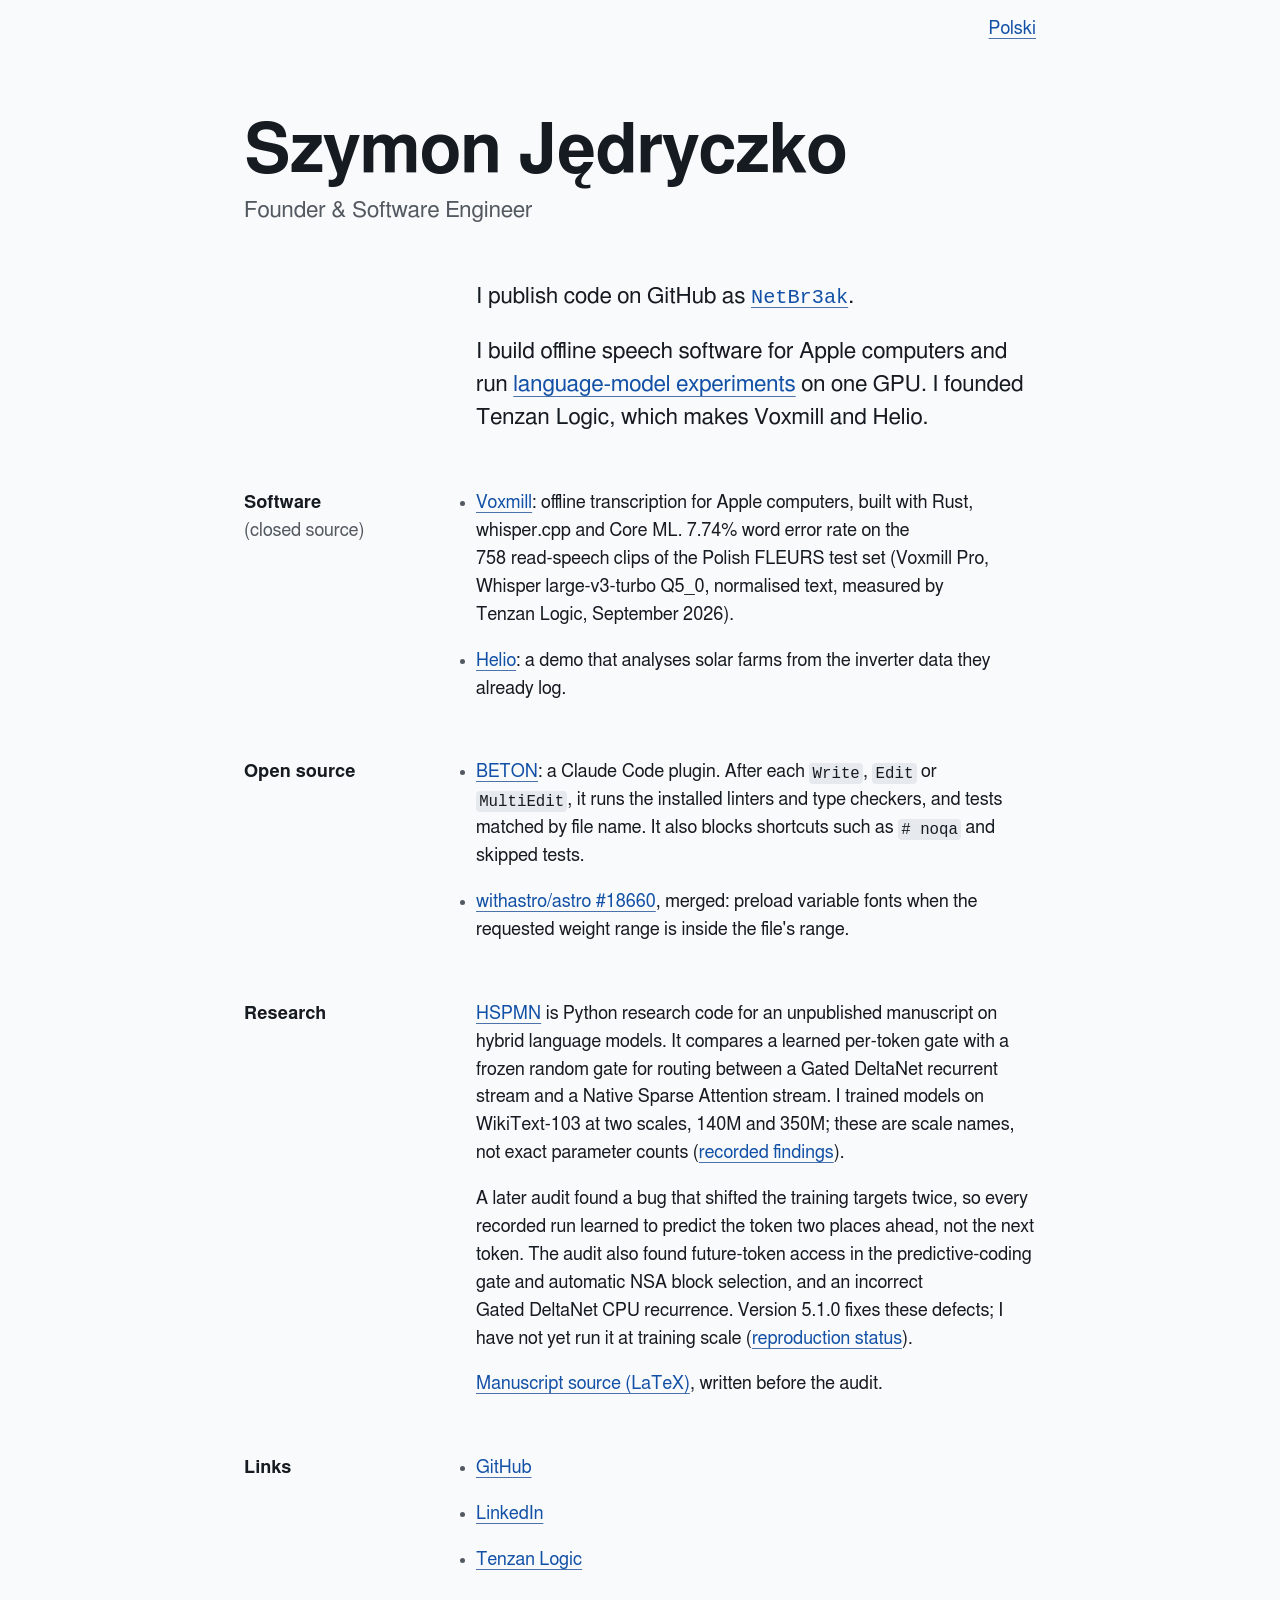
==== docs/index.html @ f2b0042a "fix: pełna data i godzina w danych strukturalnych profilu Search Console zgłaszał na obu stronach uw" ====
<!DOCTYPE html>
<html lang="en">
<head>
<meta charset="utf-8">
<meta name="viewport" content="width=device-width, initial-scale=1">
<meta name="color-scheme" content="light dark">
<meta name="theme-color" content="#f9fafc" media="(prefers-color-scheme: light)">
<meta name="theme-color" content="#14171d" media="(prefers-color-scheme: dark)">
<title>Szymon Jędryczko (NetBr3ak), Founder &amp; Software Engineer</title>
<meta name="description" content="I founded Tenzan Logic, which makes Voxmill and Helio. I publish code on GitHub as NetBr3ak, including the HSPMN language-model research.">
<link rel="canonical" href="https://netbr3ak.github.io/">
<link rel="alternate" hreflang="en" href="https://netbr3ak.github.io/">
<link rel="alternate" hreflang="pl" href="https://netbr3ak.github.io/pl/">
<link rel="alternate" hreflang="x-default" href="https://netbr3ak.github.io/">
<meta property="og:type" content="profile">
<meta property="og:title" content="Szymon Jędryczko (NetBr3ak), Founder &amp; Software Engineer">
<meta property="og:description" content="I founded Tenzan Logic, which makes Voxmill and Helio. I publish code on GitHub as NetBr3ak, including the HSPMN language-model research.">
<meta property="og:url" content="https://netbr3ak.github.io/">
<meta property="og:site_name" content="Szymon Jędryczko">
<meta property="og:locale" content="en_GB">
<meta property="og:locale:alternate" content="pl_PL">
<meta property="og:image" content="https://netbr3ak.github.io/og.png">
<meta property="og:image:width" content="1200">
<meta property="og:image:height" content="630">
<meta property="og:image:alt" content="Szymon Jędryczko, Founder &amp; Software Engineer">
<meta property="profile:first_name" content="Szymon">
<meta property="profile:last_name" content="Jędryczko">
<meta property="profile:username" content="NetBr3ak">
<meta name="twitter:card" content="summary_large_image">
<meta name="twitter:title" content="Szymon Jędryczko (NetBr3ak), Founder &amp; Software Engineer">
<meta name="twitter:description" content="I founded Tenzan Logic, which makes Voxmill and Helio. I publish code on GitHub as NetBr3ak, including the HSPMN language-model research.">
<meta name="twitter:image" content="https://netbr3ak.github.io/og.png">
<meta name="twitter:image:alt" content="Szymon Jędryczko, Founder &amp; Software Engineer">
<link rel="icon" href="favicon.svg" type="image/svg+xml">
<link rel="stylesheet" href="style.css">
<script type="application/ld+json">
{
  "@context": "https://schema.org",
  "@type": "ProfilePage",
  "@id": "https://netbr3ak.github.io/#profilepage",
  "url": "https://netbr3ak.github.io/",
  "name": "Szymon Jędryczko (NetBr3ak), Founder & Software Engineer",
  "inLanguage": "en",
  "dateCreated": "2026-11-16T18:48:00+01:00",
  "dateModified": "2026-11-16T18:48:00+01:00",
  "mainEntity": {
    "@type": "Person",
    "@id": "https://netbr3ak.github.io/#person",
    "name": "Szymon Jędryczko",
    "givenName": "Szymon",
    "familyName": "Jędryczko",
    "alternateName": "NetBr3ak",
    "jobTitle": "Founder & Software Engineer",
    "description": "Builds offline speech software for Apple computers and runs language-model experiments on one GPU. Founded Tenzan Logic, which makes Voxmill and Helio.",
    "url": "https://netbr3ak.github.io/",
    "sameAs": [
      "https://github.com/NetBr3ak",
      "https://www.linkedin.com/in/szymon-jedryczko"
    ],
    "knowsAbout": ["Speech transcription", "Rust", "Language models", "Gated DeltaNet", "Native Sparse Attention"],
    "worksFor": {
      "@type": "Organization",
      "@id": "https://tenzanlogic.com/#organization",
      "name": "Tenzan Logic",
      "url": "https://tenzanlogic.com"
    }
  }
}
</script>
</head>
<body>
<header>
  <nav><a href="pl/" hreflang="pl" lang="pl">Polski</a></nav>
  <h1>Szymon Jędryczko</h1>
  <p class="role">Founder &amp; Software Engineer</p>
</header>
<main>
  <div class="intro">
    <p>I publish code on GitHub as <a class="handle" href="https://github.com/NetBr3ak">NetBr3ak</a>.</p>
    <p>I build offline speech software for Apple computers and run <a href="https://github.com/NetBr3ak/HSPMN">language-model experiments</a> on one GPU. I founded Tenzan&nbsp;Logic, which makes Voxmill and Helio.</p>
  </div>

  <section>
    <h2>Software <span>(closed source)</span></h2>
    <div>
      <ul>
        <li><a href="https://tenzanlogic.com/en/">Voxmill</a>: offline transcription for Apple computers, built with Rust, whisper.cpp and Core&nbsp;ML. 7.74% word error rate on the 758&nbsp;<span class="nowrap">read-speech</span> clips of the Polish FLEURS test set (Voxmill Pro, <span class="nowrap">Whisper large-v3-turbo Q5_0</span>, normalised text, measured by Tenzan&nbsp;Logic, September 2026).</li>
        <li><a href="https://tenzanlogic.com/helio/en/">Helio</a>: a demo that analyses solar farms from the inverter data they already log.</li>
      </ul>
    </div>
  </section>

  <section>
    <h2>Open source</h2>
    <div>
      <ul>
        <li><a href="https://github.com/NetBr3ak/beton">BETON</a>: a Claude&nbsp;Code plugin. After each <code>Write</code>, <code>Edit</code> or <code>MultiEdit</code>, it runs the installed linters and type checkers, and tests matched by file name. It also blocks shortcuts such as <code># noqa</code> and skipped tests.</li>
        <li><a href="https://github.com/withastro/astro/pull/18660">withastro/astro #18660</a>, merged: preload variable fonts when the requested weight range is inside the file's range.</li>
      </ul>
    </div>
  </section>

  <section>
    <h2>Research</h2>
    <div>
      <p><a href="https://github.com/NetBr3ak/HSPMN">HSPMN</a> is Python research code for an unpublished manuscript on hybrid language models. It compares a learned per-token gate with a frozen random gate for routing between a Gated&nbsp;DeltaNet recurrent stream and a <span class="nowrap">Native Sparse Attention</span> stream. I trained models on <span class="nowrap">WikiText-103</span> at two scales, 140M and 350M; these are scale names, not exact parameter counts (<a href="https://github.com/NetBr3ak/HSPMN#recorded-findings">recorded findings</a>).</p>
      <p>A later audit found a bug that shifted the training targets twice, so every recorded run learned to predict the token two places ahead, not the next token. The audit also found future-token access in the predictive-coding gate and automatic NSA block selection, and an incorrect Gated&nbsp;DeltaNet CPU recurrence. Version 5.1.0 fixes these defects; I have not yet run it at training scale (<a href="https://github.com/NetBr3ak/HSPMN#reproduction-status">reproduction status</a>).</p>
      <p><a href="https://github.com/NetBr3ak/HSPMN/blob/main/paper/HSPMN_v5_draft.tex">Manuscript source (LaTeX)</a>, written before the audit.</p>
    </div>
  </section>

  <section>
    <h2>Links</h2>
    <div>
      <ul>
        <li><a href="https://github.com/NetBr3ak">GitHub</a></li>
        <li><a href="https://www.linkedin.com/in/szymon-jedryczko">LinkedIn</a></li>
        <li><a href="https://tenzanlogic.com/en/">Tenzan Logic</a></li>
      </ul>
    </div>
  </section>
</main>
</body>
</html>
---- docs/style.css ----
/* One text column with section names hung in a left margin on wide screens.
   System fonts only: Helvetica Neue on Apple devices, its metric clones elsewhere. */

:root {
  color-scheme: light dark;
  --paper: oklch(0.985 0.003 250);
  --ink: oklch(0.22 0.014 255);
  --muted: oklch(0.46 0.014 255);
  --link: oklch(0.45 0.15 258);
  /* 4.6:1 to the paper: the underline is the cue that does not depend on colour. */
  --link-line: oklch(0.55 0.1 258);
  --code-ground: oklch(0.935 0.008 255);
  --leading: 1.55;

  --sans: "Helvetica Neue", "Nimbus Sans", FreeSans, Helvetica, Arial, sans-serif;
  --mono: ui-monospace, "SF Mono", Menlo, Consolas, "Liberation Mono", monospace;

  /* Type scale: ratio 1.25 from the 18 px body. */
  --step-0: 1.125rem;
  --step-1: 1.40625rem;
  --step-6: 4.2915rem;

  --label: 12rem;
  --gap: 2.5rem;
  --measure: 35rem;
}

@media (prefers-color-scheme: dark) {
  :root {
    --paper: oklch(0.205 0.012 255);
    --ink: oklch(0.915 0.008 250);
    --muted: oklch(0.74 0.012 250);
    --link: oklch(0.8 0.1 245);
    --link-line: oklch(0.8 0.1 245 / 0.6);
    --code-ground: oklch(0.285 0.014 255);
    /* Light type on a dark ground reads thinner; it needs a little more air. */
    --leading: 1.6;
  }
}

* {
  box-sizing: border-box;
}

html {
  -webkit-text-size-adjust: 100%;
  text-size-adjust: 100%;
}

body {
  margin: 0;
  padding: 0 1.25rem 5rem;
  background: var(--paper);
  color: var(--ink);
  font-family: var(--sans);
  font-size: var(--step-0);
  line-height: var(--leading);
  overflow-wrap: break-word;
}

header,
main {
  max-width: var(--measure);
  margin-inline: auto;
}

h1,
h2,
p,
ul {
  margin: 0;
}

nav {
  display: flex;
  justify-content: flex-end;
  padding-top: 0.5rem;
}

nav a {
  padding: 0.5rem;
  margin-inline-end: -0.5rem;
}

h1 {
  margin-top: 1.5rem;
  /* The 13.5vw cap keeps the surname in one piece when text is enlarged on a phone. */
  font-size: min(clamp(2.5rem, 1.5rem + 3.75vw, var(--step-6)), 13.5vw);
  font-weight: 700;
  line-height: 1.05;
  letter-spacing: -0.02em;
  text-wrap: balance;
}

/* Role line and intro: step 1 on wide screens, a little smaller on phones. */
.role {
  margin-top: 0.5rem;
  font-size: clamp(var(--step-0), 1rem + 1vw, var(--step-1));
  line-height: 1.3;
  color: var(--muted);
}

.intro {
  margin-top: 2.5rem;
  font-size: clamp(var(--step-0), 1rem + 1vw, var(--step-1));
  line-height: 1.45;
}

section {
  margin-top: 3rem;
}

h2 {
  margin-bottom: 0.75rem;
  font-size: var(--step-0);
  font-weight: 700;
  line-height: inherit;
  text-wrap: balance;
}

p,
li {
  text-wrap: pretty;
}

/* The parenthetical in a section name is a note to the name, not part of it. */
h2 span {
  font-weight: 400;
  color: var(--muted);
}

/* One spacing value inside sections: list items sit as far apart as paragraphs. */
p + p,
li + li {
  margin-top: 1em;
}

ul {
  padding-left: 1.1em;
}

li::marker {
  color: var(--muted);
}

a {
  color: var(--link);
  text-decoration-line: underline;
  text-decoration-thickness: 1px;
  text-decoration-color: var(--link-line);
  text-underline-offset: 0.2em;
}

a:hover {
  text-decoration-thickness: 2px;
  text-decoration-color: currentColor;
}

/* A filled link, not a ring: a ring drew over the full stop after a link.
   The transparent outline turns visible in forced-colours mode. */
a:focus-visible {
  outline: 2px solid transparent;
  border-radius: 2px;
  background: var(--link);
  color: var(--paper);
  text-decoration: none;
}

code {
  padding: 0.1em 0.2em;
  border-radius: 0.25em;
  background: var(--code-ground);
  font-family: var(--mono);
  font-size: 0.875em;
  white-space: nowrap;
}

/* The GitHub handle is a string to type, with a 3 in place of an e: the code face shows each character exactly. */
.handle {
  font-family: var(--mono);
  font-size: 0.9em;
}

/* Model and dataset names stay on one line; a break inside them misreads as two names.
   An em query follows the reader's font size: with text at 200% on a phone the column is
   narrower than the longest name, so there the names wrap instead of scrolling sideways. */
@media (min-width: 20em) {
  .nowrap {
    white-space: nowrap;
  }
}

/* Wide screens: section names hang in a left column, text stays in one measure. */
@media (min-width: 56rem) {
  header,
  main {
    max-width: calc(var(--label) + var(--gap) + var(--measure));
  }

  h1 {
    margin-top: 4rem;
  }

  .intro {
    margin-top: 3.5rem;
    margin-left: calc(var(--label) + var(--gap));
  }

  section {
    display: grid;
    grid-template-columns: var(--label) minmax(0, var(--measure));
    column-gap: var(--gap);
    margin-top: 3.5rem;
  }

  h2 {
    margin-bottom: 0;
  }

  /* Bullets hang in the gutter so item text lines up with the paragraphs. */
  ul {
    padding-left: 0;
  }
}
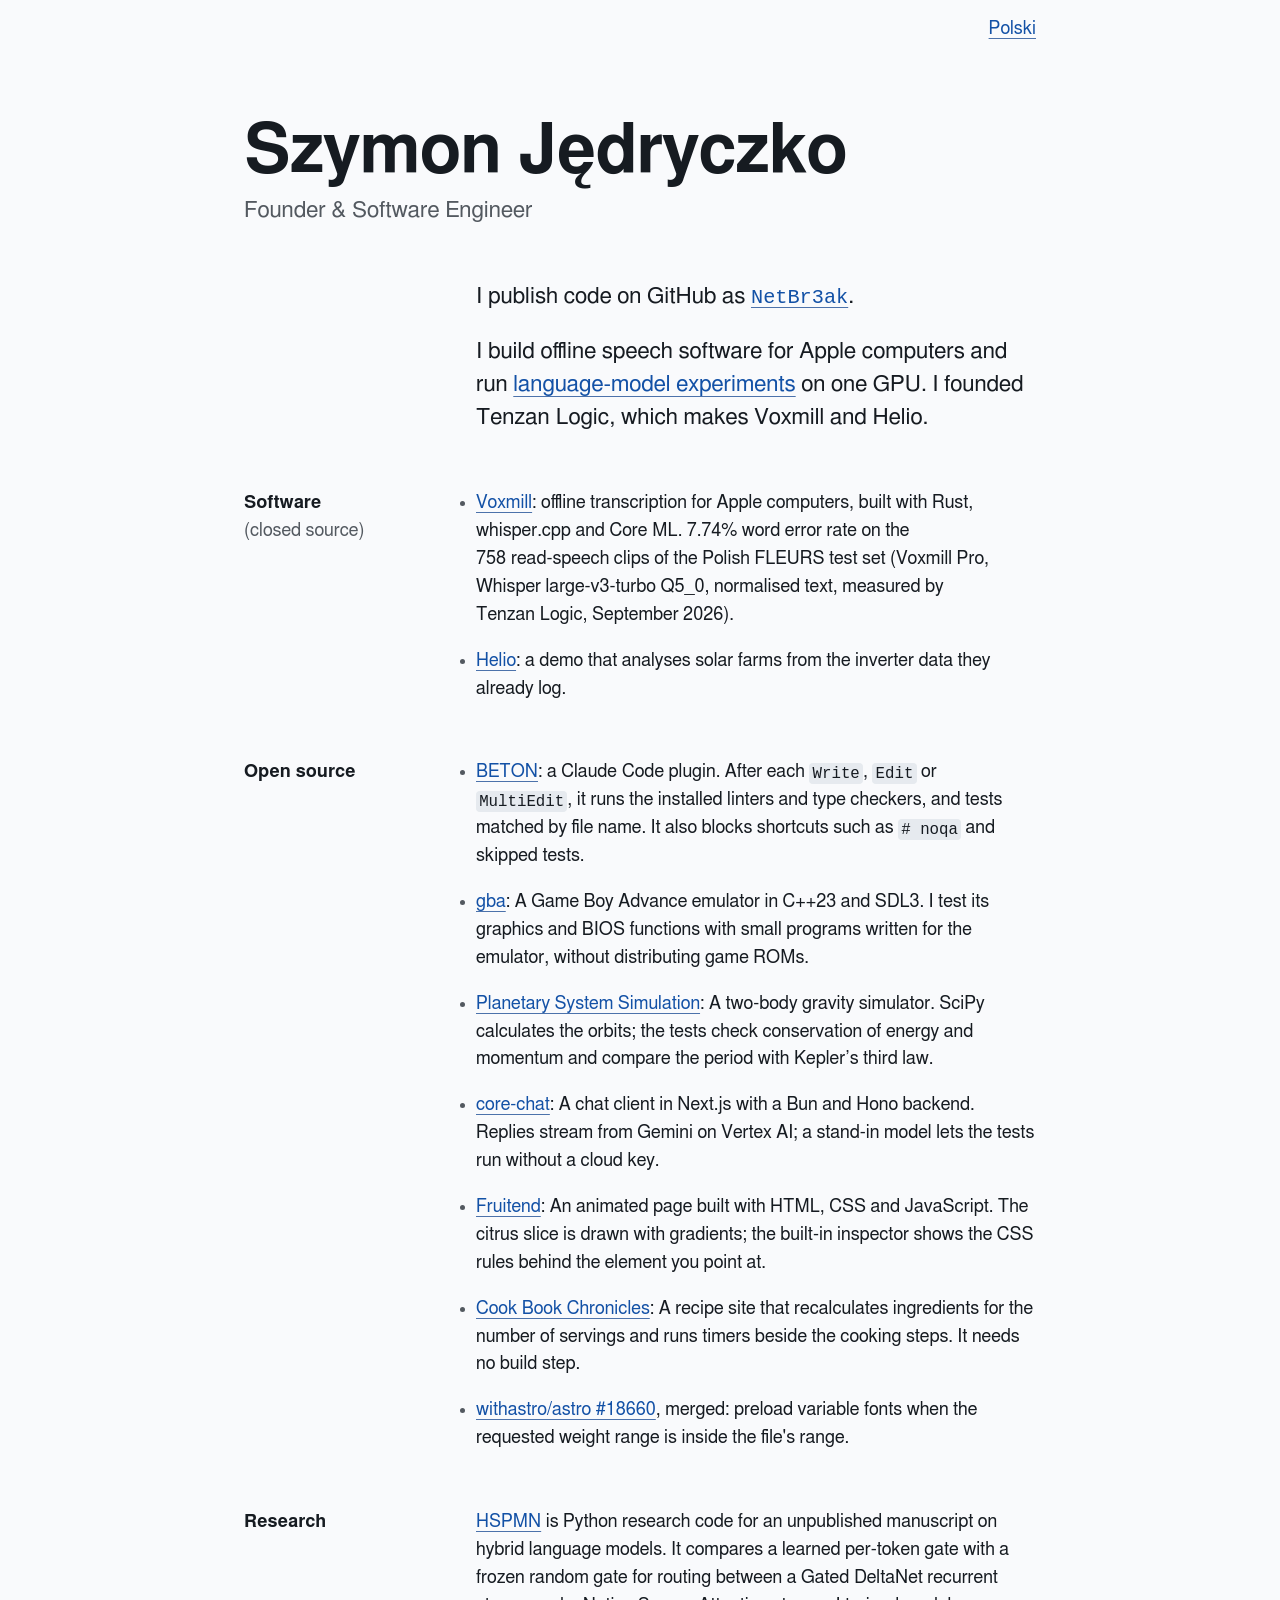
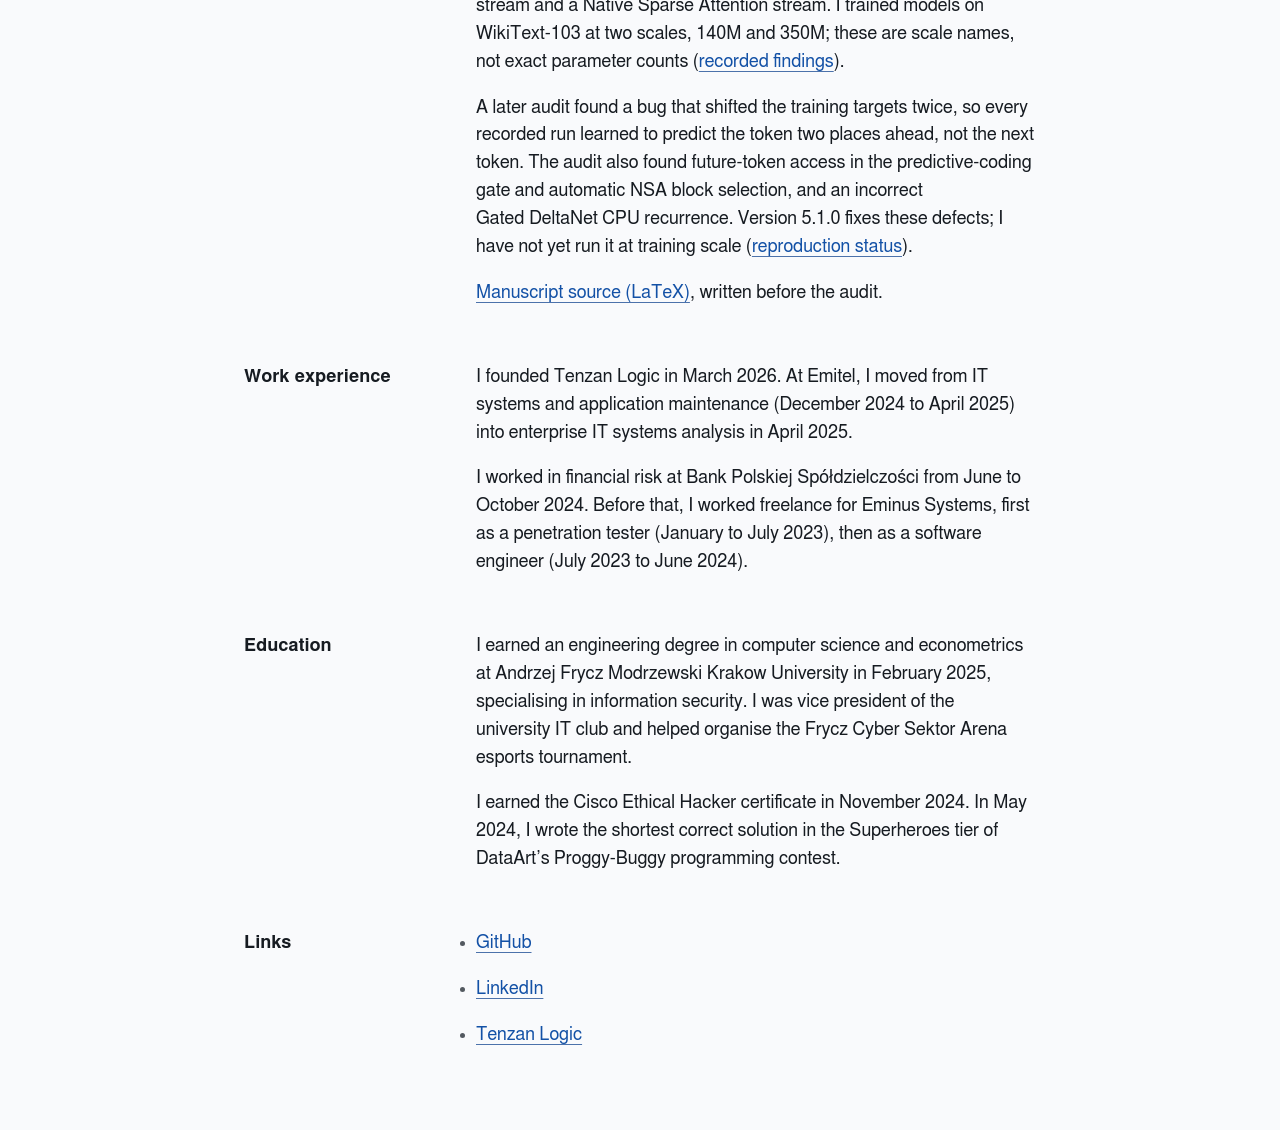
==== commit f6ffc119: "feat(profile): połącz biografię z kodem i źródłami projektów Właściciel zatwierdził dokładny tekst w" ====
--- a/docs/index.html
+++ b/docs/index.html
@@ -42,7 +42,7 @@
   "name": "Szymon Jędryczko (NetBr3ak), Founder & Software Engineer",
   "inLanguage": "en",
   "dateCreated": "2026-11-16T18:48:00+01:00",
-  "dateModified": "2026-11-16T18:48:00+01:00",
+  "dateModified": "2026-11-18T17:56:49+01:00",
   "mainEntity": {
     "@type": "Person",
     "@id": "https://netbr3ak.github.io/#person",
@@ -57,14 +57,61 @@
       "https://github.com/NetBr3ak",
       "https://www.linkedin.com/in/szymon-jedryczko"
     ],
-    "knowsAbout": ["Speech transcription", "Rust", "Language models", "Gated DeltaNet", "Native Sparse Attention"],
+    "knowsAbout": [
+      "Speech transcription",
+      "Rust",
+      "Language models",
+      "Gated DeltaNet",
+      "Native Sparse Attention"
+    ],
     "worksFor": {
       "@type": "Organization",
       "@id": "https://tenzanlogic.com/#organization",
       "name": "Tenzan Logic",
       "url": "https://tenzanlogic.com"
+    },
+    "alumniOf": {
+      "@type": "CollegeOrUniversity",
+      "name": "Andrzej Frycz Modrzewski Krakow University"
     }
-  }
+  },
+  "mentions": [
+    {
+      "@type": "SoftwareSourceCode",
+      "name": "BETON",
+      "codeRepository": "https://github.com/NetBr3ak/beton"
+    },
+    {
+      "@type": "SoftwareSourceCode",
+      "name": "HSPMN",
+      "codeRepository": "https://github.com/NetBr3ak/HSPMN"
+    },
+    {
+      "@type": "SoftwareSourceCode",
+      "name": "gba",
+      "codeRepository": "https://github.com/NetBr3ak/gba"
+    },
+    {
+      "@type": "SoftwareSourceCode",
+      "name": "Planetary System Simulation",
+      "codeRepository": "https://github.com/NetBr3ak/Planetary-System-Simulation"
+    },
+    {
+      "@type": "SoftwareSourceCode",
+      "name": "core-chat",
+      "codeRepository": "https://github.com/NetBr3ak/core-chat"
+    },
+    {
+      "@type": "SoftwareSourceCode",
+      "name": "Fruitend",
+      "codeRepository": "https://github.com/NetBr3ak/fruitend"
+    },
+    {
+      "@type": "SoftwareSourceCode",
+      "name": "Cook Book Chronicles",
+      "codeRepository": "https://github.com/NetBr3ak/Cook-book-Chronicles"
+    }
+  ]
 }
 </script>
 </head>
@@ -81,7 +128,7 @@
   </div>
 
   <section>
-    <h2>Software <span>(closed source)</span></h2>
+    <h2 id="software">Software <span>(closed source)</span></h2>
     <div>
       <ul>
         <li><a href="https://tenzanlogic.com/en/">Voxmill</a>: offline transcription for Apple computers, built with Rust, whisper.cpp and Core&nbsp;ML. 7.74% word error rate on the 758&nbsp;<span class="nowrap">read-speech</span> clips of the Polish FLEURS test set (Voxmill Pro, <span class="nowrap">Whisper large-v3-turbo Q5_0</span>, normalised text, measured by Tenzan&nbsp;Logic, September 2026).</li>
@@ -91,17 +138,22 @@
   </section>
 
   <section>
-    <h2>Open source</h2>
+    <h2 id="open-source">Open source</h2>
     <div>
       <ul>
         <li><a href="https://github.com/NetBr3ak/beton">BETON</a>: a Claude&nbsp;Code plugin. After each <code>Write</code>, <code>Edit</code> or <code>MultiEdit</code>, it runs the installed linters and type checkers, and tests matched by file name. It also blocks shortcuts such as <code># noqa</code> and skipped tests.</li>
+        <li><a href="https://github.com/NetBr3ak/gba">gba</a>: A Game Boy Advance emulator in C++23 and SDL3. I test its graphics and BIOS functions with small programs written for the emulator, without distributing game ROMs.</li>
+        <li><a href="https://github.com/NetBr3ak/Planetary-System-Simulation">Planetary System Simulation</a>: A two-body gravity simulator. SciPy calculates the orbits; the tests check conservation of energy and momentum and compare the period with Kepler’s third law.</li>
+        <li><a href="https://github.com/NetBr3ak/core-chat">core-chat</a>: A chat client in Next.js with a Bun and Hono backend. Replies stream from Gemini on Vertex AI; a stand-in model lets the tests run without a cloud key.</li>
+        <li><a href="https://github.com/NetBr3ak/fruitend">Fruitend</a>: An animated page built with HTML, CSS and JavaScript. The citrus slice is drawn with gradients; the built-in inspector shows the CSS rules behind the element you point at.</li>
+        <li><a href="https://github.com/NetBr3ak/Cook-book-Chronicles">Cook Book Chronicles</a>: A recipe site that recalculates ingredients for the number of servings and runs timers beside the cooking steps. It needs no build step.</li>
         <li><a href="https://github.com/withastro/astro/pull/18660">withastro/astro #18660</a>, merged: preload variable fonts when the requested weight range is inside the file's range.</li>
       </ul>
     </div>
   </section>
 
   <section>
-    <h2>Research</h2>
+    <h2 id="research">Research</h2>
     <div>
       <p><a href="https://github.com/NetBr3ak/HSPMN">HSPMN</a> is Python research code for an unpublished manuscript on hybrid language models. It compares a learned per-token gate with a frozen random gate for routing between a Gated&nbsp;DeltaNet recurrent stream and a <span class="nowrap">Native Sparse Attention</span> stream. I trained models on <span class="nowrap">WikiText-103</span> at two scales, 140M and 350M; these are scale names, not exact parameter counts (<a href="https://github.com/NetBr3ak/HSPMN#recorded-findings">recorded findings</a>).</p>
       <p>A later audit found a bug that shifted the training targets twice, so every recorded run learned to predict the token two places ahead, not the next token. The audit also found future-token access in the predictive-coding gate and automatic NSA block selection, and an incorrect Gated&nbsp;DeltaNet CPU recurrence. Version 5.1.0 fixes these defects; I have not yet run it at training scale (<a href="https://github.com/NetBr3ak/HSPMN#reproduction-status">reproduction status</a>).</p>
@@ -110,7 +162,23 @@
   </section>
 
   <section>
-    <h2>Links</h2>
+    <h2 id="experience">Work experience</h2>
+    <div>
+      <p>I founded Tenzan Logic in March 2026. At Emitel, I moved from IT systems and application maintenance (December 2024 to April 2025) into enterprise IT systems analysis in April 2025.</p>
+      <p>I worked in financial risk at Bank Polskiej Spółdzielczości from June to October 2024. Before that, I worked freelance for Eminus Systems, first as a penetration tester (January to July 2023), then as a software engineer (July 2023 to June 2024).</p>
+    </div>
+  </section>
+
+  <section>
+    <h2 id="education">Education</h2>
+    <div>
+      <p>I earned an engineering degree in computer science and econometrics at Andrzej Frycz Modrzewski Krakow University in February 2025, specialising in information security. I was vice president of the university IT club and helped organise the Frycz Cyber Sektor Arena esports tournament.</p>
+      <p>I earned the Cisco Ethical Hacker certificate in November 2024. In May 2024, I wrote the shortest correct solution in the Superheroes tier of DataArt’s Proggy-Buggy programming contest.</p>
+    </div>
+  </section>
+
+  <section>
+    <h2 id="links">Links</h2>
     <div>
       <ul>
         <li><a href="https://github.com/NetBr3ak">GitHub</a></li>
--- a/docs/style.css
+++ b/docs/style.css
@@ -49,7 +49,7 @@
 
 body {
   margin: 0;
-  padding: 0 1.25rem 5rem;
+  padding: 0 min(1.25rem, 4vw) 5rem;
   background: var(--paper);
   color: var(--ink);
   font-family: var(--sans);
@@ -79,17 +79,35 @@
 
 nav a {
   padding: 0.5rem;
-  margin-inline-end: -0.5rem;
+  margin-inline-end: max(-0.5rem, -4vw);
 }
 
 h1 {
   margin-top: 1.5rem;
-  /* The 13.5vw cap keeps the surname in one piece when text is enlarged on a phone. */
-  font-size: min(clamp(2.5rem, 1.5rem + 3.75vw, var(--step-6)), 13.5vw);
+  font-size: 1.875rem;
   font-weight: 700;
   line-height: 1.05;
   letter-spacing: -0.02em;
   text-wrap: balance;
+}
+
+/* Keep the name proportional to the reader's font setting at each viewport width. */
+@media (min-width: 375px) {
+  h1 {
+    font-size: 2.25rem;
+  }
+}
+
+@media (min-width: 640px) {
+  h1 {
+    font-size: 3.5rem;
+  }
+}
+
+@media (min-width: 1080px) {
+  h1 {
+    font-size: var(--step-6);
+  }
 }
 
 /* Role line and intro: step 1 on wide screens, a little smaller on phones. */
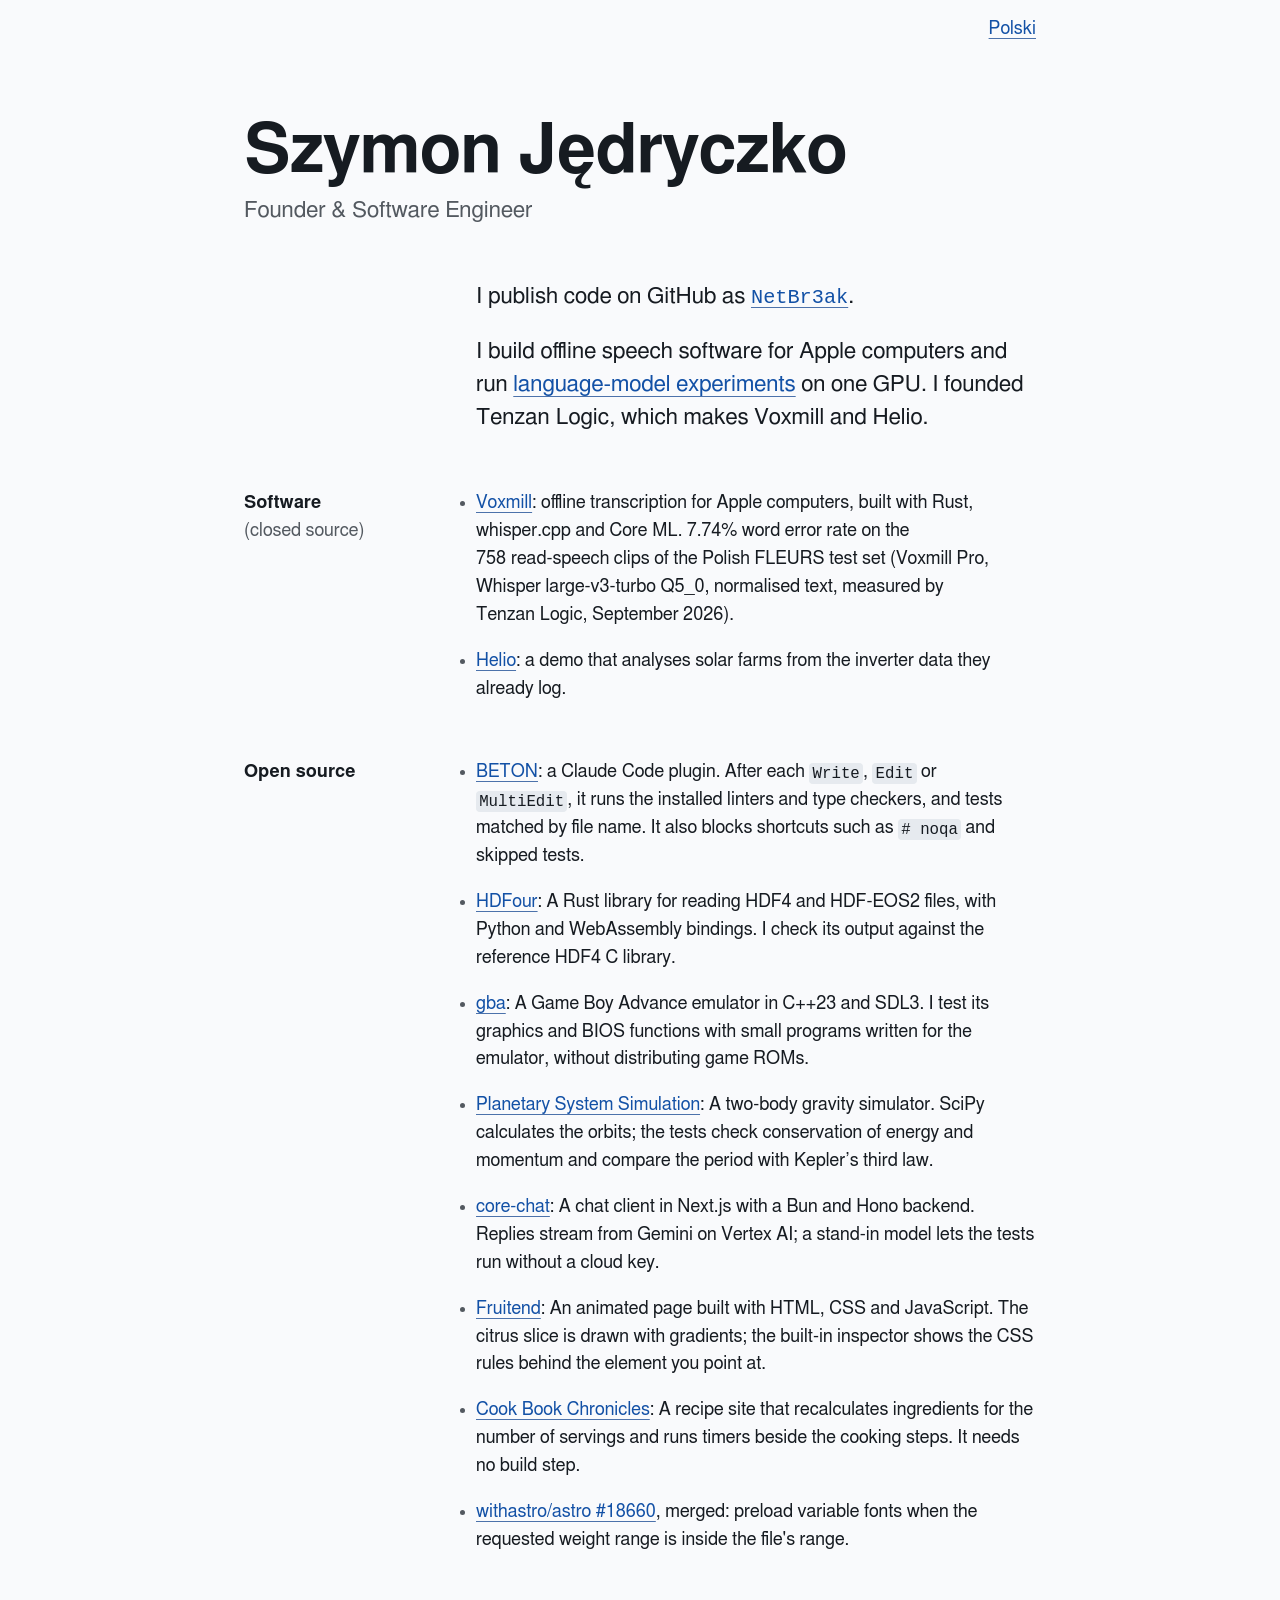
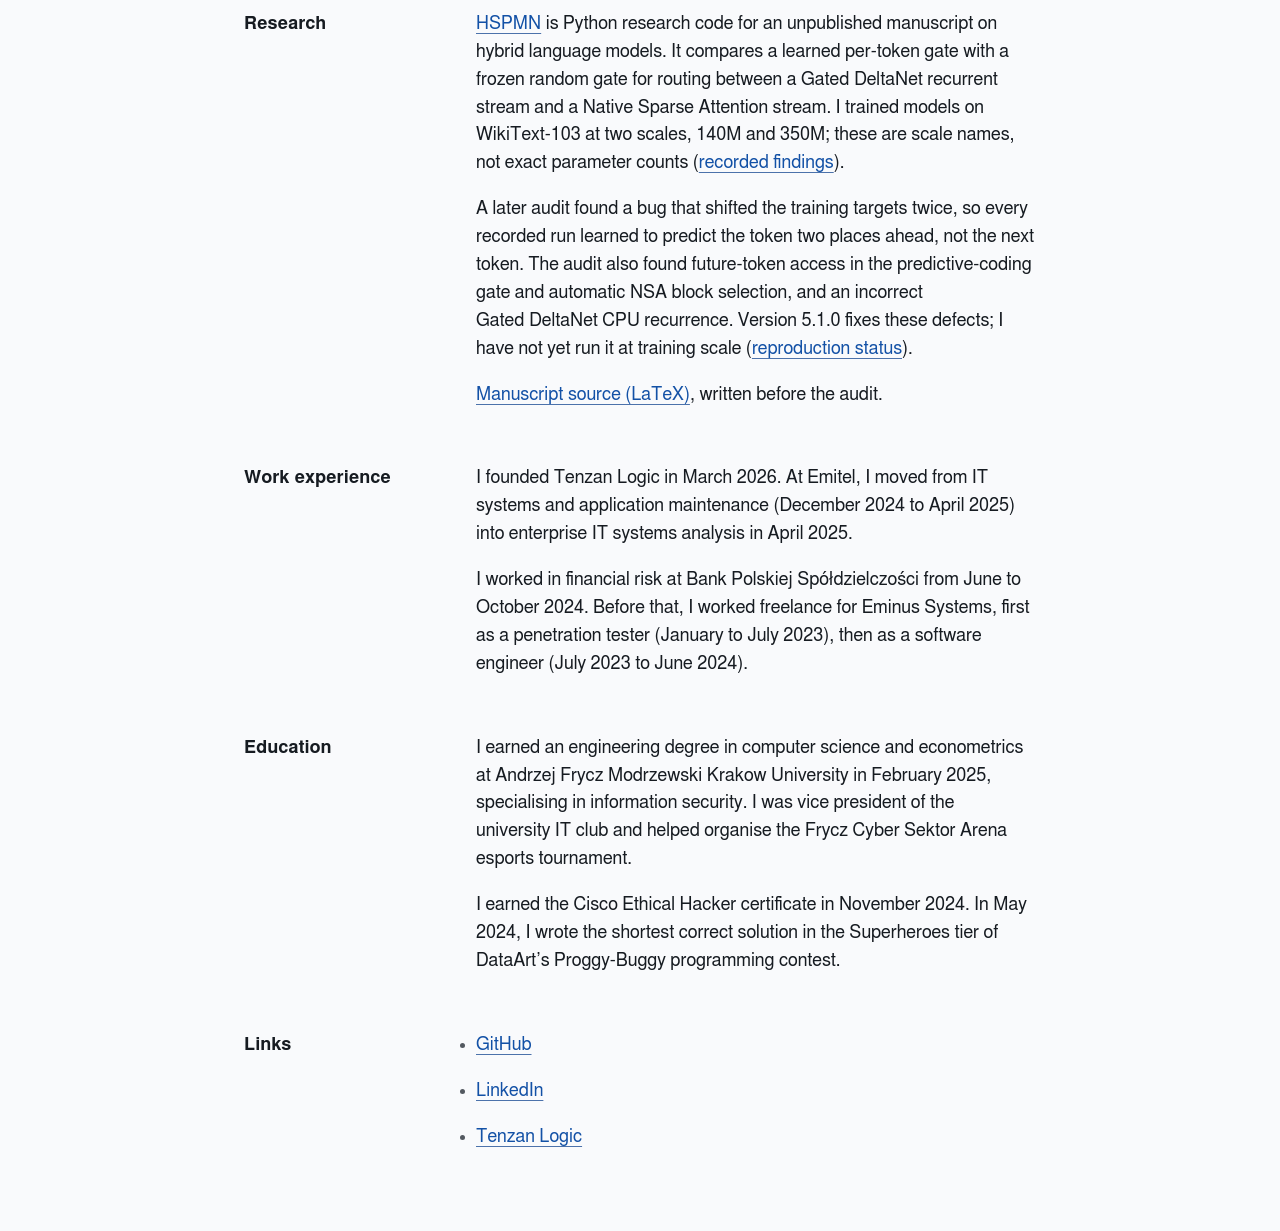
==== commit 1bf46ddd: "feat(profile): przedstaw HDFour po polsku i angielsku Opis czytnika i źródło odwołują się do publicz" ====
--- a/docs/index.html
+++ b/docs/index.html
@@ -88,6 +88,11 @@
     },
     {
       "@type": "SoftwareSourceCode",
+      "name": "HDFour",
+      "codeRepository": "https://github.com/NetBr3ak/hdfour"
+    },
+    {
+      "@type": "SoftwareSourceCode",
       "name": "gba",
       "codeRepository": "https://github.com/NetBr3ak/gba"
     },
@@ -142,6 +147,7 @@
     <div>
       <ul>
         <li><a href="https://github.com/NetBr3ak/beton">BETON</a>: a Claude&nbsp;Code plugin. After each <code>Write</code>, <code>Edit</code> or <code>MultiEdit</code>, it runs the installed linters and type checkers, and tests matched by file name. It also blocks shortcuts such as <code># noqa</code> and skipped tests.</li>
+        <li><a href="https://github.com/NetBr3ak/hdfour">HDFour</a>: A Rust library for reading HDF4 and HDF-EOS2 files, with Python and WebAssembly bindings. I check its output against the reference HDF4 C library.</li>
         <li><a href="https://github.com/NetBr3ak/gba">gba</a>: A Game Boy Advance emulator in C++23 and SDL3. I test its graphics and BIOS functions with small programs written for the emulator, without distributing game ROMs.</li>
         <li><a href="https://github.com/NetBr3ak/Planetary-System-Simulation">Planetary System Simulation</a>: A two-body gravity simulator. SciPy calculates the orbits; the tests check conservation of energy and momentum and compare the period with Kepler’s third law.</li>
         <li><a href="https://github.com/NetBr3ak/core-chat">core-chat</a>: A chat client in Next.js with a Bun and Hono backend. Replies stream from Gemini on Vertex AI; a stand-in model lets the tests run without a cloud key.</li>
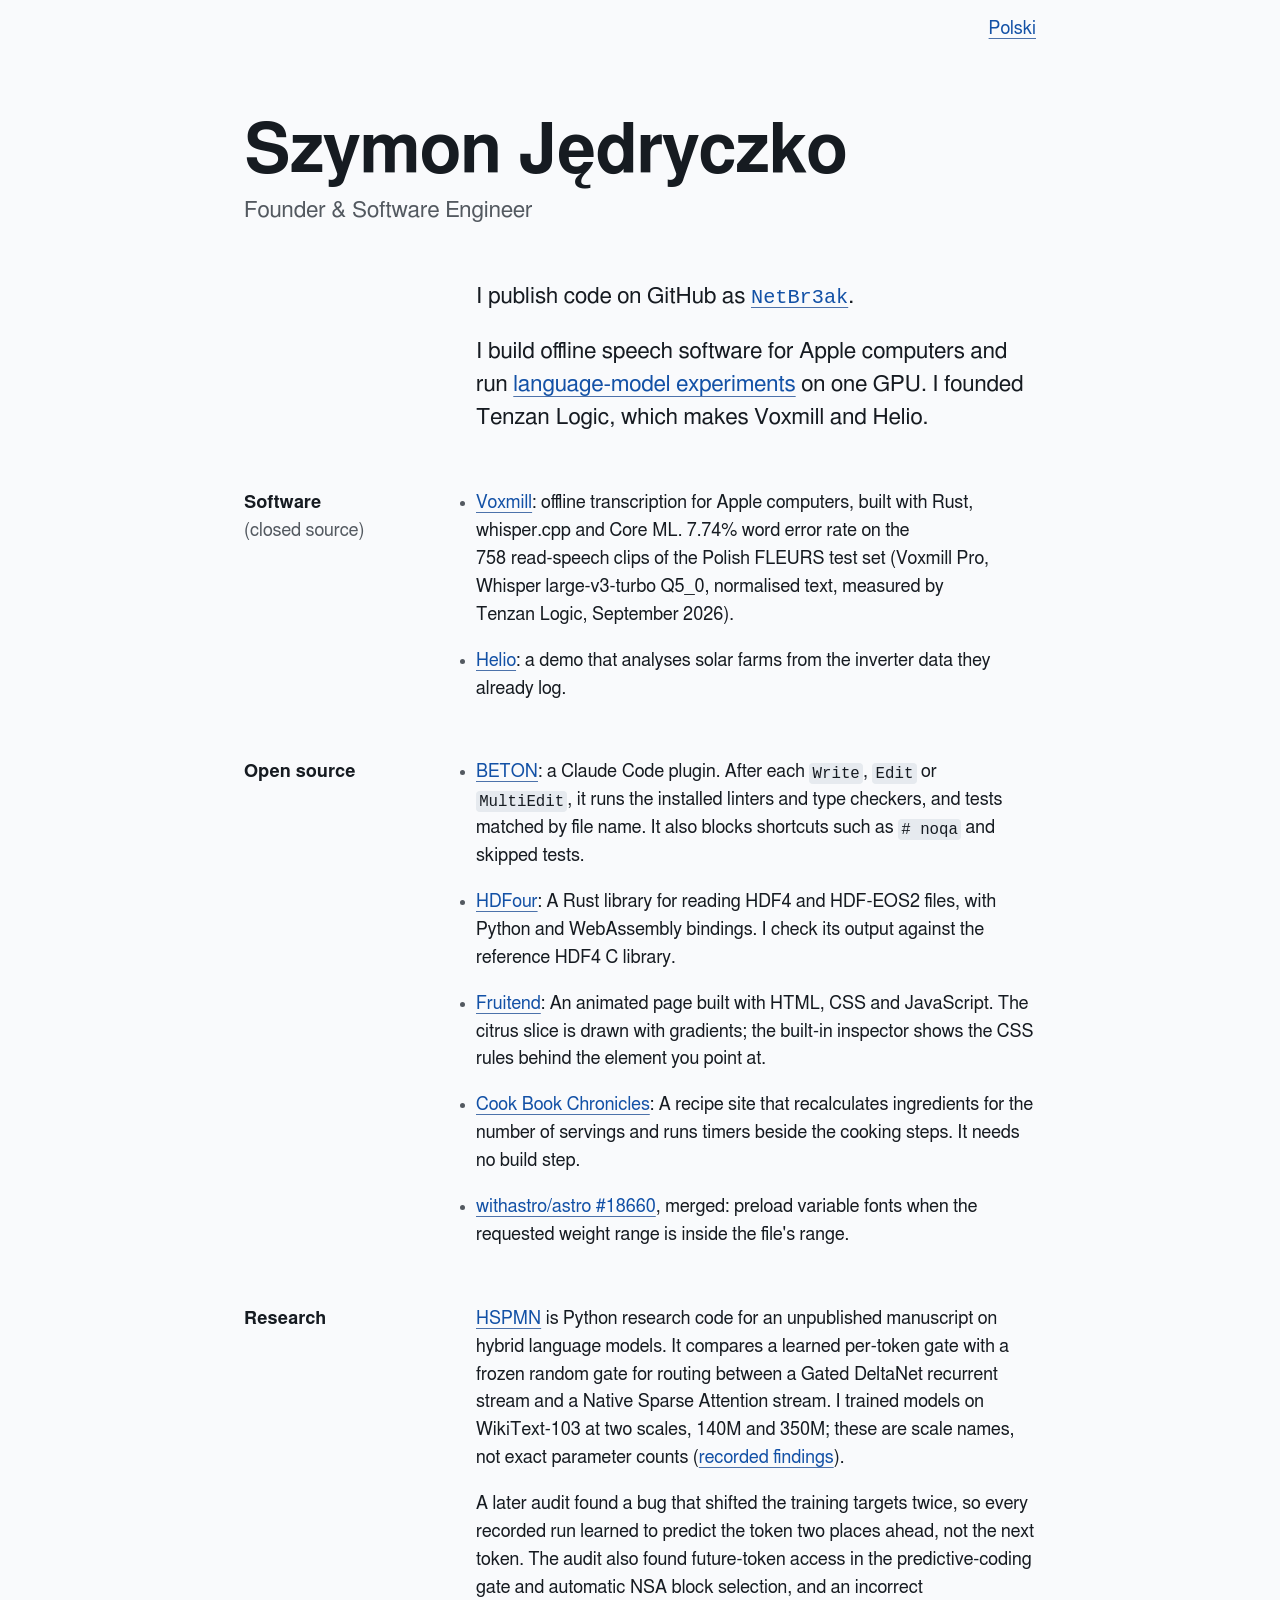
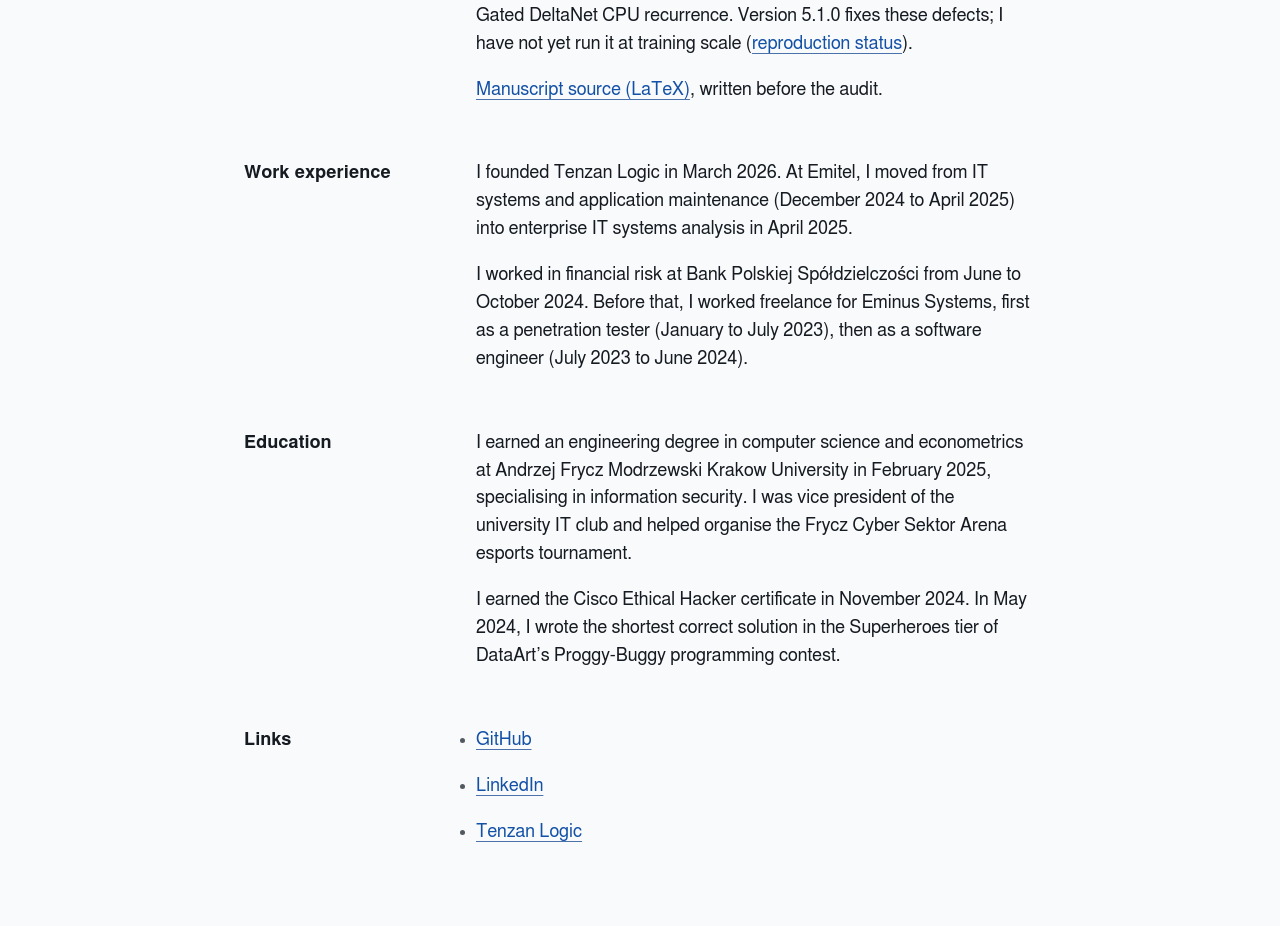
==== commit fbaa7245: "fix(profil): usuń linki do skasowanych repozytoriów, HSPMN pod nową nazwą Właściciel usunął 2026-11-" ====
--- a/docs/index.html
+++ b/docs/index.html
@@ -84,27 +84,12 @@
     {
       "@type": "SoftwareSourceCode",
       "name": "HSPMN",
-      "codeRepository": "https://github.com/NetBr3ak/HSPMN"
+      "codeRepository": "https://github.com/NetBr3ak/hspmn"
     },
     {
       "@type": "SoftwareSourceCode",
       "name": "HDFour",
       "codeRepository": "https://github.com/NetBr3ak/hdfour"
-    },
-    {
-      "@type": "SoftwareSourceCode",
-      "name": "gba",
-      "codeRepository": "https://github.com/NetBr3ak/gba"
-    },
-    {
-      "@type": "SoftwareSourceCode",
-      "name": "Planetary System Simulation",
-      "codeRepository": "https://github.com/NetBr3ak/Planetary-System-Simulation"
-    },
-    {
-      "@type": "SoftwareSourceCode",
-      "name": "core-chat",
-      "codeRepository": "https://github.com/NetBr3ak/core-chat"
     },
     {
       "@type": "SoftwareSourceCode",
@@ -129,7 +114,7 @@
 <main>
   <div class="intro">
     <p>I publish code on GitHub as <a class="handle" href="https://github.com/NetBr3ak">NetBr3ak</a>.</p>
-    <p>I build offline speech software for Apple computers and run <a href="https://github.com/NetBr3ak/HSPMN">language-model experiments</a> on one GPU. I founded Tenzan&nbsp;Logic, which makes Voxmill and Helio.</p>
+    <p>I build offline speech software for Apple computers and run <a href="https://github.com/NetBr3ak/hspmn">language-model experiments</a> on one GPU. I founded Tenzan&nbsp;Logic, which makes Voxmill and Helio.</p>
   </div>
 
   <section>
@@ -148,9 +133,6 @@
       <ul>
         <li><a href="https://github.com/NetBr3ak/beton">BETON</a>: a Claude&nbsp;Code plugin. After each <code>Write</code>, <code>Edit</code> or <code>MultiEdit</code>, it runs the installed linters and type checkers, and tests matched by file name. It also blocks shortcuts such as <code># noqa</code> and skipped tests.</li>
         <li><a href="https://github.com/NetBr3ak/hdfour">HDFour</a>: A Rust library for reading HDF4 and HDF-EOS2 files, with Python and WebAssembly bindings. I check its output against the reference HDF4 C library.</li>
-        <li><a href="https://github.com/NetBr3ak/gba">gba</a>: A Game Boy Advance emulator in C++23 and SDL3. I test its graphics and BIOS functions with small programs written for the emulator, without distributing game ROMs.</li>
-        <li><a href="https://github.com/NetBr3ak/Planetary-System-Simulation">Planetary System Simulation</a>: A two-body gravity simulator. SciPy calculates the orbits; the tests check conservation of energy and momentum and compare the period with Kepler’s third law.</li>
-        <li><a href="https://github.com/NetBr3ak/core-chat">core-chat</a>: A chat client in Next.js with a Bun and Hono backend. Replies stream from Gemini on Vertex AI; a stand-in model lets the tests run without a cloud key.</li>
         <li><a href="https://github.com/NetBr3ak/fruitend">Fruitend</a>: An animated page built with HTML, CSS and JavaScript. The citrus slice is drawn with gradients; the built-in inspector shows the CSS rules behind the element you point at.</li>
         <li><a href="https://github.com/NetBr3ak/Cook-book-Chronicles">Cook Book Chronicles</a>: A recipe site that recalculates ingredients for the number of servings and runs timers beside the cooking steps. It needs no build step.</li>
         <li><a href="https://github.com/withastro/astro/pull/18660">withastro/astro #18660</a>, merged: preload variable fonts when the requested weight range is inside the file's range.</li>
@@ -161,9 +143,9 @@
   <section>
     <h2 id="research">Research</h2>
     <div>
-      <p><a href="https://github.com/NetBr3ak/HSPMN">HSPMN</a> is Python research code for an unpublished manuscript on hybrid language models. It compares a learned per-token gate with a frozen random gate for routing between a Gated&nbsp;DeltaNet recurrent stream and a <span class="nowrap">Native Sparse Attention</span> stream. I trained models on <span class="nowrap">WikiText-103</span> at two scales, 140M and 350M; these are scale names, not exact parameter counts (<a href="https://github.com/NetBr3ak/HSPMN#recorded-findings">recorded findings</a>).</p>
-      <p>A later audit found a bug that shifted the training targets twice, so every recorded run learned to predict the token two places ahead, not the next token. The audit also found future-token access in the predictive-coding gate and automatic NSA block selection, and an incorrect Gated&nbsp;DeltaNet CPU recurrence. Version 5.1.0 fixes these defects; I have not yet run it at training scale (<a href="https://github.com/NetBr3ak/HSPMN#reproduction-status">reproduction status</a>).</p>
-      <p><a href="https://github.com/NetBr3ak/HSPMN/blob/main/paper/HSPMN_v5_draft.tex">Manuscript source (LaTeX)</a>, written before the audit.</p>
+      <p><a href="https://github.com/NetBr3ak/hspmn">HSPMN</a> is Python research code for an unpublished manuscript on hybrid language models. It compares a learned per-token gate with a frozen random gate for routing between a Gated&nbsp;DeltaNet recurrent stream and a <span class="nowrap">Native Sparse Attention</span> stream. I trained models on <span class="nowrap">WikiText-103</span> at two scales, 140M and 350M; these are scale names, not exact parameter counts (<a href="https://github.com/NetBr3ak/hspmn#recorded-findings">recorded findings</a>).</p>
+      <p>A later audit found a bug that shifted the training targets twice, so every recorded run learned to predict the token two places ahead, not the next token. The audit also found future-token access in the predictive-coding gate and automatic NSA block selection, and an incorrect Gated&nbsp;DeltaNet CPU recurrence. Version 5.1.0 fixes these defects; I have not yet run it at training scale (<a href="https://github.com/NetBr3ak/hspmn#reproduction-status">reproduction status</a>).</p>
+      <p><a href="https://github.com/NetBr3ak/hspmn/blob/main/paper/HSPMN_v5_draft.tex">Manuscript source (LaTeX)</a>, written before the audit.</p>
     </div>
   </section>
 
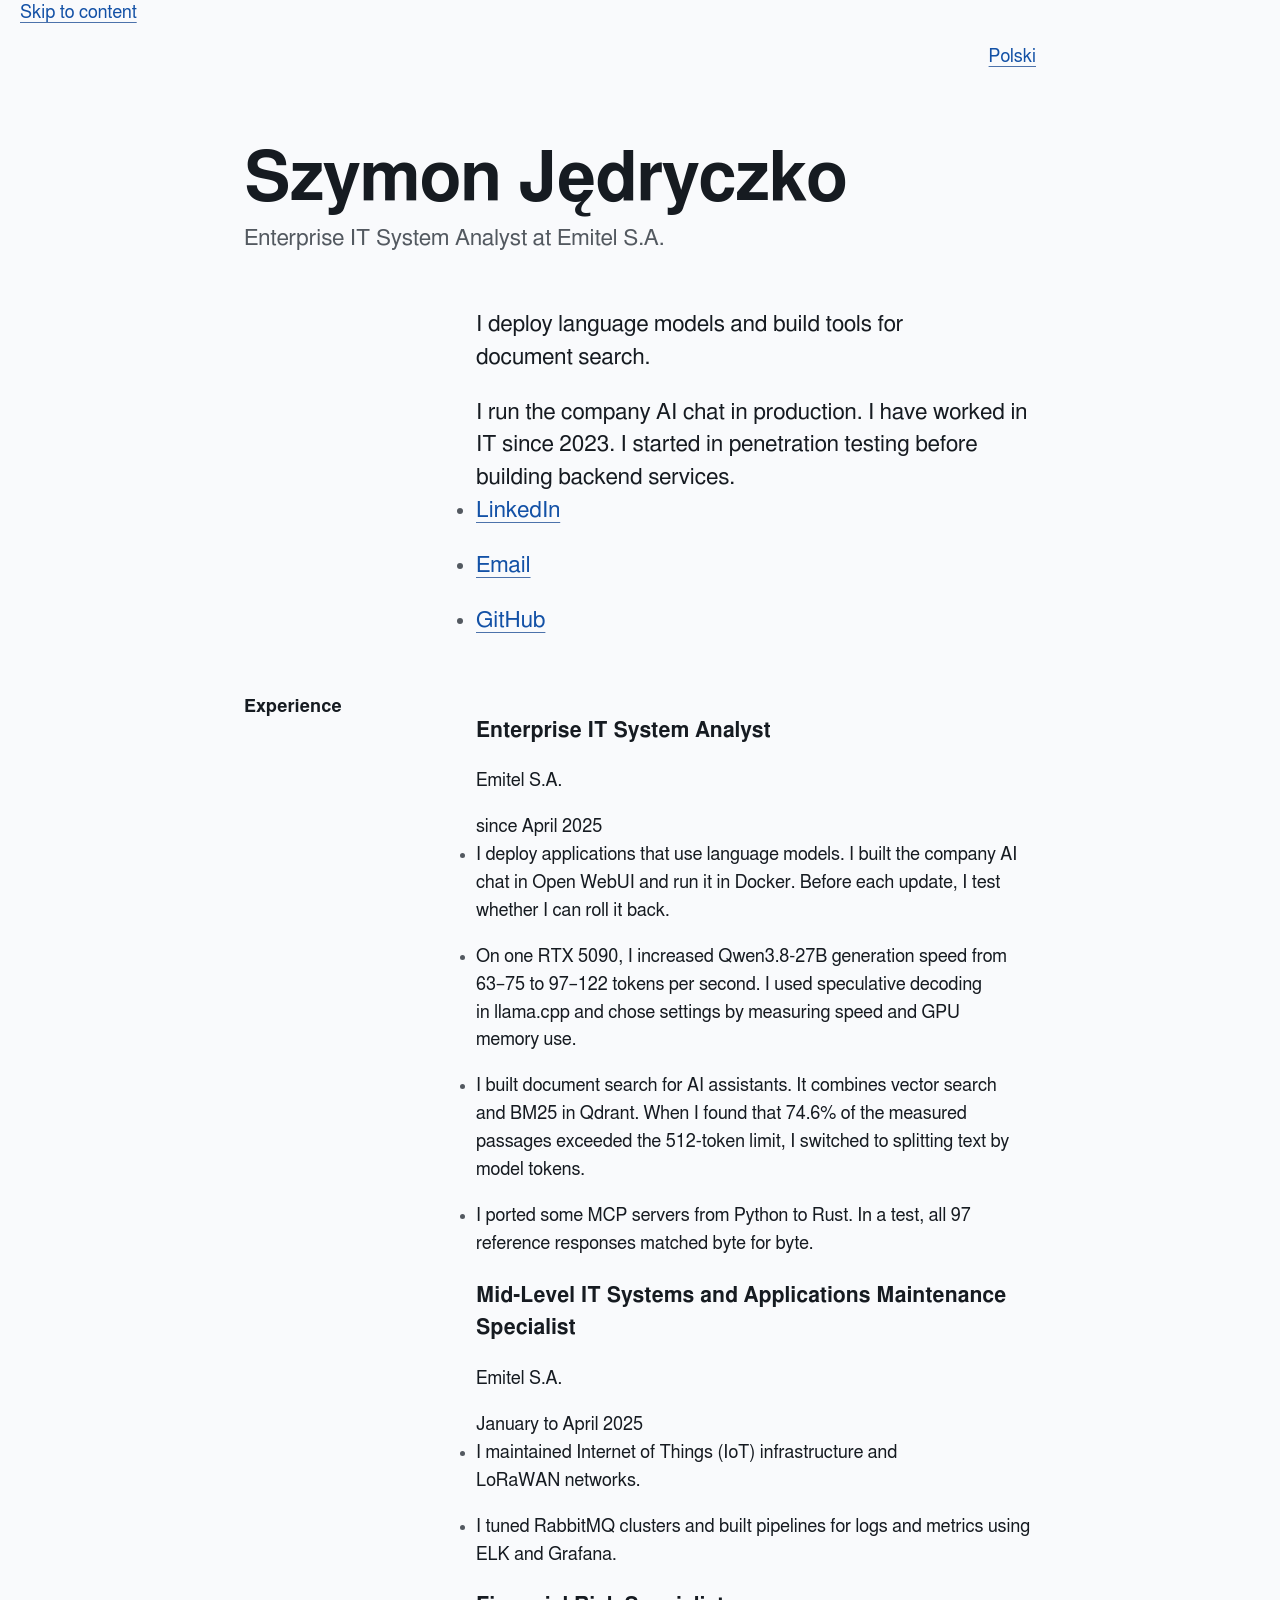
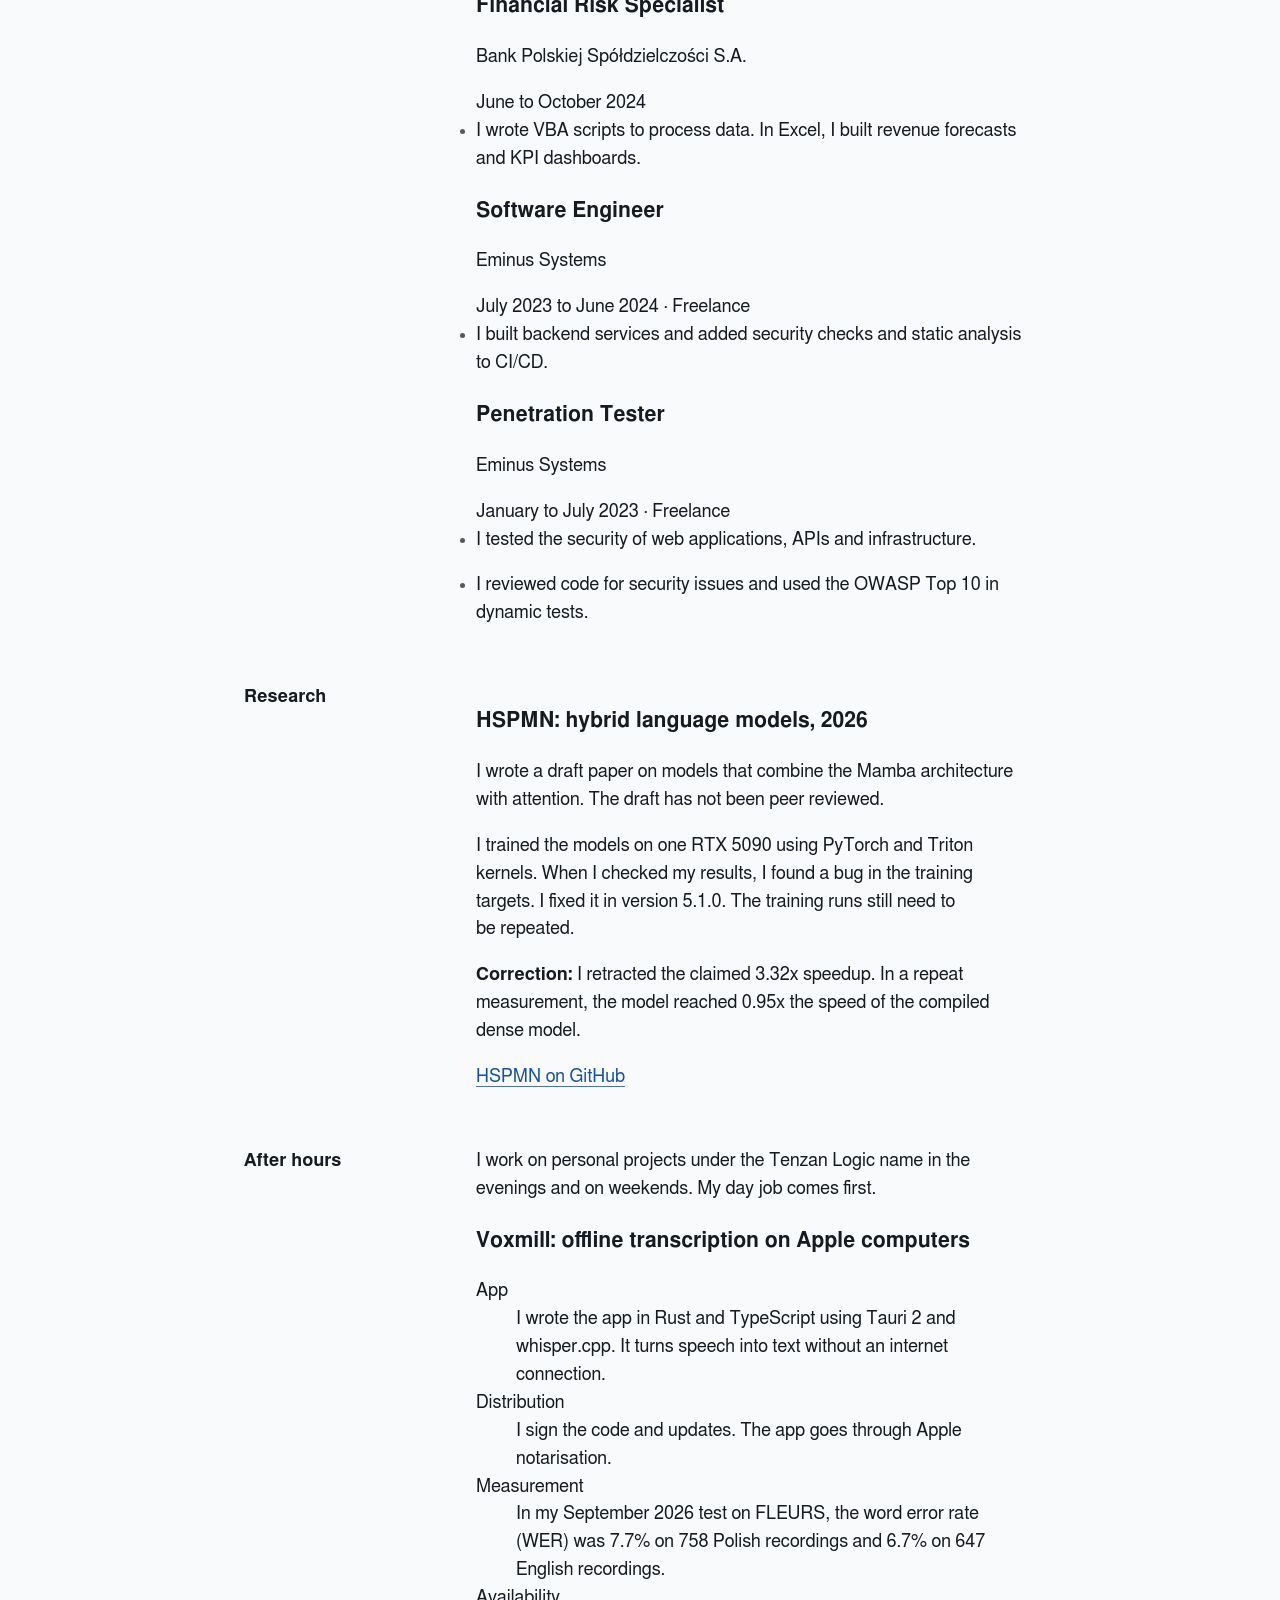
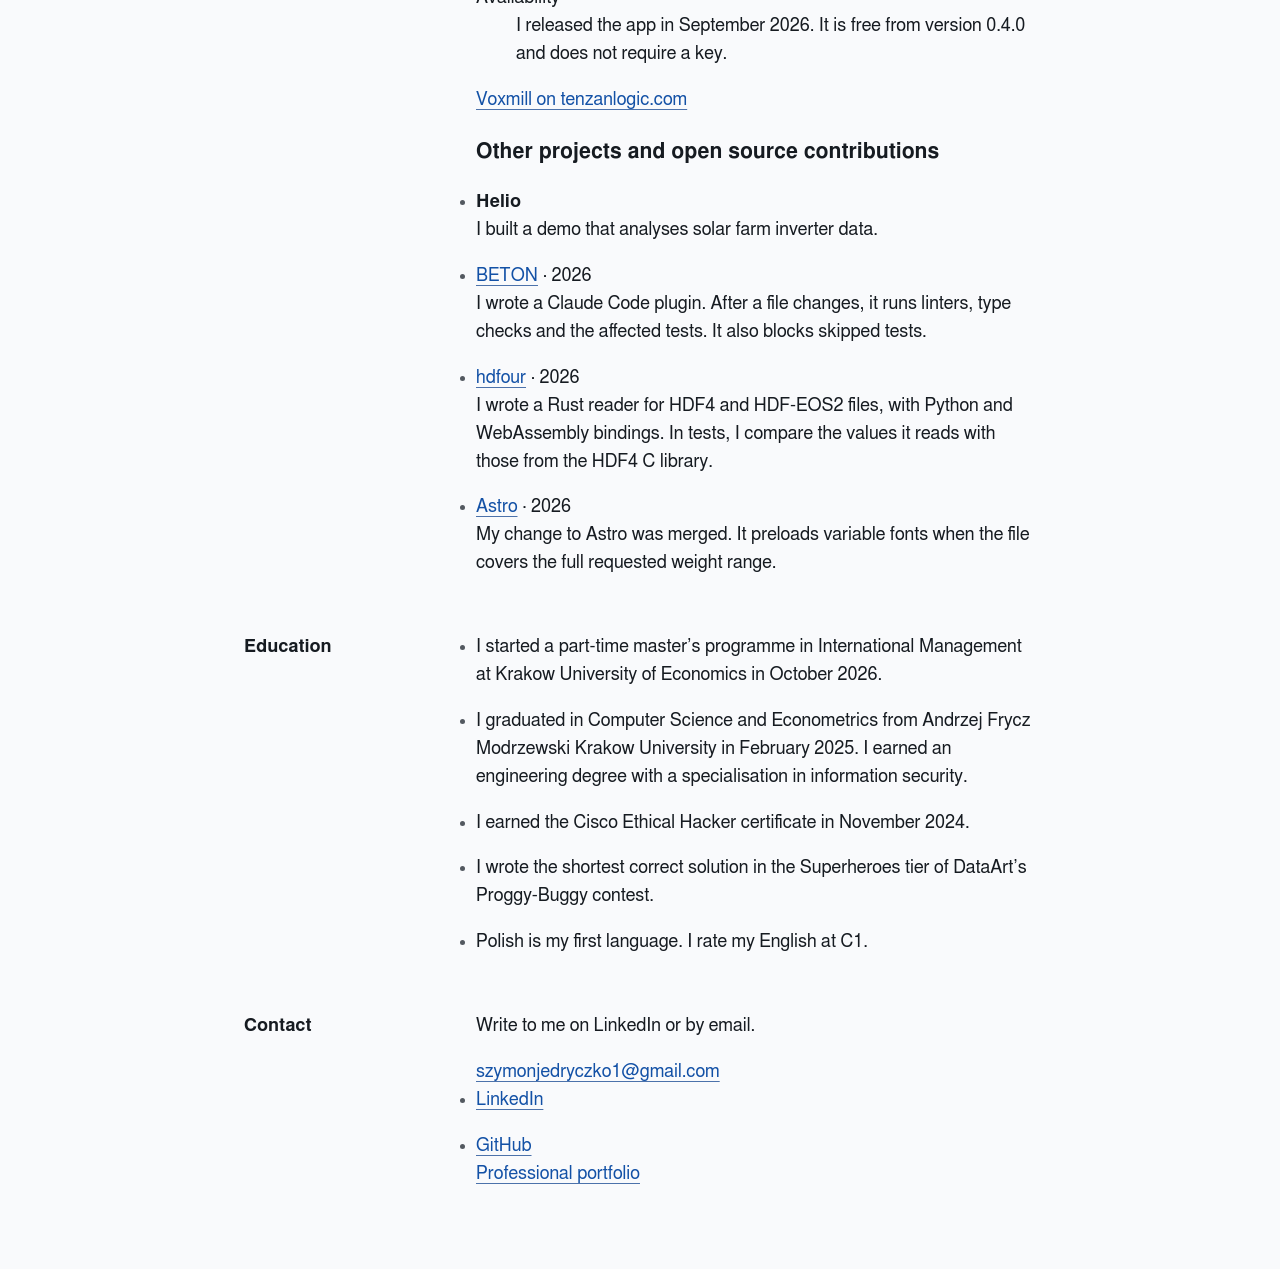
==== commit 92a4e1aa: "feat(tresc): ujednolić polski i angielski profil Pokazuję aktualną rolę i doświadczenie przed projek" ====
--- a/docs/index.html
+++ b/docs/index.html
@@ -6,15 +6,15 @@
 <meta name="color-scheme" content="light dark">
 <meta name="theme-color" content="#f9fafc" media="(prefers-color-scheme: light)">
 <meta name="theme-color" content="#14171d" media="(prefers-color-scheme: dark)">
-<title>Szymon Jędryczko (NetBr3ak), Founder &amp; Software Engineer</title>
-<meta name="description" content="I founded Tenzan Logic, which makes Voxmill and Helio. I publish code on GitHub as NetBr3ak, including the HSPMN language-model research.">
+<title>Szymon Jędryczko | AI projects at Emitel</title>
+<meta name="description" content="I deploy language models and build document search at Emitel. Outside work, I develop Voxmill, an offline transcription app.">
 <link rel="canonical" href="https://netbr3ak.github.io/">
 <link rel="alternate" hreflang="en" href="https://netbr3ak.github.io/">
 <link rel="alternate" hreflang="pl" href="https://netbr3ak.github.io/pl/">
 <link rel="alternate" hreflang="x-default" href="https://netbr3ak.github.io/">
 <meta property="og:type" content="profile">
-<meta property="og:title" content="Szymon Jędryczko (NetBr3ak), Founder &amp; Software Engineer">
-<meta property="og:description" content="I founded Tenzan Logic, which makes Voxmill and Helio. I publish code on GitHub as NetBr3ak, including the HSPMN language-model research.">
+<meta property="og:title" content="Szymon Jędryczko | AI projects at Emitel">
+<meta property="og:description" content="I deploy language models and build document search at Emitel. Outside work, I develop Voxmill, an offline transcription app.">
 <meta property="og:url" content="https://netbr3ak.github.io/">
 <meta property="og:site_name" content="Szymon Jędryczko">
 <meta property="og:locale" content="en_GB">
@@ -22,15 +22,15 @@
 <meta property="og:image" content="https://netbr3ak.github.io/og.png">
 <meta property="og:image:width" content="1200">
 <meta property="og:image:height" content="630">
-<meta property="og:image:alt" content="Szymon Jędryczko, Founder &amp; Software Engineer">
+<meta property="og:image:alt" content="Szymon Jędryczko, Enterprise IT System Analyst at Emitel S.A.">
 <meta property="profile:first_name" content="Szymon">
 <meta property="profile:last_name" content="Jędryczko">
 <meta property="profile:username" content="NetBr3ak">
 <meta name="twitter:card" content="summary_large_image">
-<meta name="twitter:title" content="Szymon Jędryczko (NetBr3ak), Founder &amp; Software Engineer">
-<meta name="twitter:description" content="I founded Tenzan Logic, which makes Voxmill and Helio. I publish code on GitHub as NetBr3ak, including the HSPMN language-model research.">
+<meta name="twitter:title" content="Szymon Jędryczko | AI projects at Emitel">
+<meta name="twitter:description" content="I deploy language models and build document search at Emitel. Outside work, I develop Voxmill, an offline transcription app.">
 <meta name="twitter:image" content="https://netbr3ak.github.io/og.png">
-<meta name="twitter:image:alt" content="Szymon Jędryczko, Founder &amp; Software Engineer">
+<meta name="twitter:image:alt" content="Szymon Jędryczko, Enterprise IT System Analyst at Emitel S.A.">
 <link rel="icon" href="favicon.svg" type="image/svg+xml">
 <link rel="stylesheet" href="style.css">
 <script type="application/ld+json">
@@ -39,10 +39,11 @@
   "@type": "ProfilePage",
   "@id": "https://netbr3ak.github.io/#profilepage",
   "url": "https://netbr3ak.github.io/",
-  "name": "Szymon Jędryczko (NetBr3ak), Founder & Software Engineer",
+  "name": "Szymon Jędryczko | AI projects at Emitel",
+  "description": "I deploy language models and build document search at Emitel. Outside work, I develop Voxmill, an offline transcription app.",
   "inLanguage": "en",
   "dateCreated": "2026-11-16T18:48:00+01:00",
-  "dateModified": "2026-11-18T17:56:49+01:00",
+  "dateModified": "2026-11-25T12:49:48+01:00",
   "mainEntity": {
     "@type": "Person",
     "@id": "https://netbr3ak.github.io/#person",
@@ -50,25 +51,16 @@
     "givenName": "Szymon",
     "familyName": "Jędryczko",
     "alternateName": "NetBr3ak",
-    "jobTitle": "Founder & Software Engineer",
-    "description": "Builds offline speech software for Apple computers and runs language-model experiments on one GPU. Founded Tenzan Logic, which makes Voxmill and Helio.",
+    "jobTitle": "Enterprise IT System Analyst",
     "url": "https://netbr3ak.github.io/",
     "sameAs": [
       "https://github.com/NetBr3ak",
-      "https://www.linkedin.com/in/szymon-jedryczko"
-    ],
-    "knowsAbout": [
-      "Speech transcription",
-      "Rust",
-      "Language models",
-      "Gated DeltaNet",
-      "Native Sparse Attention"
+      "https://www.linkedin.com/in/szymon-jedryczko",
+      "https://szymonjedryczko.vercel.app/en"
     ],
     "worksFor": {
       "@type": "Organization",
-      "@id": "https://tenzanlogic.com/#organization",
-      "name": "Tenzan Logic",
-      "url": "https://tenzanlogic.com"
+      "name": "Emitel S.A."
     },
     "alumniOf": {
       "@type": "CollegeOrUniversity",
@@ -78,103 +70,172 @@
   "mentions": [
     {
       "@type": "SoftwareSourceCode",
+      "name": "HSPMN",
+      "codeRepository": "https://github.com/NetBr3ak/hspmn"
+    },
+    {
+      "@type": "SoftwareSourceCode",
       "name": "BETON",
       "codeRepository": "https://github.com/NetBr3ak/beton"
     },
     {
       "@type": "SoftwareSourceCode",
-      "name": "HSPMN",
-      "codeRepository": "https://github.com/NetBr3ak/hspmn"
-    },
-    {
-      "@type": "SoftwareSourceCode",
-      "name": "HDFour",
+      "name": "hdfour",
       "codeRepository": "https://github.com/NetBr3ak/hdfour"
-    },
-    {
-      "@type": "SoftwareSourceCode",
-      "name": "Fruitend",
-      "codeRepository": "https://github.com/NetBr3ak/fruitend"
-    },
-    {
-      "@type": "SoftwareSourceCode",
-      "name": "Cook Book Chronicles",
-      "codeRepository": "https://github.com/NetBr3ak/Cook-book-Chronicles"
     }
   ]
 }
 </script>
 </head>
 <body>
-<header>
-  <nav><a href="pl/" hreflang="pl" lang="pl">Polski</a></nav>
-  <h1>Szymon Jędryczko</h1>
-  <p class="role">Founder &amp; Software Engineer</p>
-</header>
-<main>
-  <div class="intro">
-    <p>I publish code on GitHub as <a class="handle" href="https://github.com/NetBr3ak">NetBr3ak</a>.</p>
-    <p>I build offline speech software for Apple computers and run <a href="https://github.com/NetBr3ak/hspmn">language-model experiments</a> on one GPU. I founded Tenzan&nbsp;Logic, which makes Voxmill and Helio.</p>
-  </div>
-
-  <section>
-    <h2 id="software">Software <span>(closed source)</span></h2>
-    <div>
-      <ul>
-        <li><a href="https://tenzanlogic.com/en/">Voxmill</a>: offline transcription for Apple computers, built with Rust, whisper.cpp and Core&nbsp;ML. 7.74% word error rate on the 758&nbsp;<span class="nowrap">read-speech</span> clips of the Polish FLEURS test set (Voxmill Pro, <span class="nowrap">Whisper large-v3-turbo Q5_0</span>, normalised text, measured by Tenzan&nbsp;Logic, September 2026).</li>
-        <li><a href="https://tenzanlogic.com/helio/en/">Helio</a>: a demo that analyses solar farms from the inverter data they already log.</li>
+  <a class="skip" href="#main">Skip to content</a>
+  <header>
+    <nav aria-label="Language"><a href="pl/" hreflang="pl" lang="pl">Polski</a></nav>
+    <h1>Szymon Jędryczko</h1>
+    <p class="role">Enterprise IT System Analyst at Emitel S.A.</p>
+  </header>
+  <main id="main" tabindex="-1">
+    <div class="intro">
+      <p class="headline">I deploy language models and build tools for document search.</p>
+      <p>I run the company AI chat in production. I have worked in IT since 2023. I started in penetration testing before building backend services.</p>
+      <ul class="actions">
+        <li><a href="https://www.linkedin.com/in/szymon-jedryczko">LinkedIn</a></li>
+        <li><a href="mailto:szymonjedryczko1@gmail.com">Email</a></li>
+        <li><a href="https://github.com/NetBr3ak">GitHub</a></li>
       </ul>
     </div>
-  </section>
 
-  <section>
-    <h2 id="open-source">Open source</h2>
-    <div>
-      <ul>
-        <li><a href="https://github.com/NetBr3ak/beton">BETON</a>: a Claude&nbsp;Code plugin. After each <code>Write</code>, <code>Edit</code> or <code>MultiEdit</code>, it runs the installed linters and type checkers, and tests matched by file name. It also blocks shortcuts such as <code># noqa</code> and skipped tests.</li>
-        <li><a href="https://github.com/NetBr3ak/hdfour">HDFour</a>: A Rust library for reading HDF4 and HDF-EOS2 files, with Python and WebAssembly bindings. I check its output against the reference HDF4 C library.</li>
-        <li><a href="https://github.com/NetBr3ak/fruitend">Fruitend</a>: An animated page built with HTML, CSS and JavaScript. The citrus slice is drawn with gradients; the built-in inspector shows the CSS rules behind the element you point at.</li>
-        <li><a href="https://github.com/NetBr3ak/Cook-book-Chronicles">Cook Book Chronicles</a>: A recipe site that recalculates ingredients for the number of servings and runs timers beside the cooking steps. It needs no build step.</li>
-        <li><a href="https://github.com/withastro/astro/pull/18660">withastro/astro #18660</a>, merged: preload variable fonts when the requested weight range is inside the file's range.</li>
-      </ul>
-    </div>
-  </section>
-
-  <section>
-    <h2 id="research">Research</h2>
-    <div>
-      <p><a href="https://github.com/NetBr3ak/hspmn">HSPMN</a> is Python research code for an unpublished manuscript on hybrid language models. It compares a learned per-token gate with a frozen random gate for routing between a Gated&nbsp;DeltaNet recurrent stream and a <span class="nowrap">Native Sparse Attention</span> stream. I trained models on <span class="nowrap">WikiText-103</span> at two scales, 140M and 350M; these are scale names, not exact parameter counts (<a href="https://github.com/NetBr3ak/hspmn#recorded-findings">recorded findings</a>).</p>
-      <p>A later audit found a bug that shifted the training targets twice, so every recorded run learned to predict the token two places ahead, not the next token. The audit also found future-token access in the predictive-coding gate and automatic NSA block selection, and an incorrect Gated&nbsp;DeltaNet CPU recurrence. Version 5.1.0 fixes these defects; I have not yet run it at training scale (<a href="https://github.com/NetBr3ak/hspmn#reproduction-status">reproduction status</a>).</p>
-      <p><a href="https://github.com/NetBr3ak/hspmn/blob/main/paper/HSPMN_v5_draft.tex">Manuscript source (LaTeX)</a>, written before the audit.</p>
-    </div>
-  </section>
-
-  <section>
-    <h2 id="experience">Work experience</h2>
-    <div>
-      <p>I founded Tenzan Logic in March 2026. At Emitel, I moved from IT systems and application maintenance (December 2024 to April 2025) into enterprise IT systems analysis in April 2025.</p>
-      <p>I worked in financial risk at Bank Polskiej Spółdzielczości from June to October 2024. Before that, I worked freelance for Eminus Systems, first as a penetration tester (January to July 2023), then as a software engineer (July 2023 to June 2024).</p>
-    </div>
-  </section>
-
-  <section>
-    <h2 id="education">Education</h2>
-    <div>
-      <p>I earned an engineering degree in computer science and econometrics at Andrzej Frycz Modrzewski Krakow University in February 2025, specialising in information security. I was vice president of the university IT club and helped organise the Frycz Cyber Sektor Arena esports tournament.</p>
-      <p>I earned the Cisco Ethical Hacker certificate in November 2024. In May 2024, I wrote the shortest correct solution in the Superheroes tier of DataArt’s Proggy-Buggy programming contest.</p>
-    </div>
-  </section>
-
-  <section>
-    <h2 id="links">Links</h2>
-    <div>
-      <ul>
-        <li><a href="https://github.com/NetBr3ak">GitHub</a></li>
-        <li><a href="https://www.linkedin.com/in/szymon-jedryczko">LinkedIn</a></li>
-        <li><a href="https://tenzanlogic.com/en/">Tenzan Logic</a></li>
-      </ul>
-    </div>
-  </section>
-</main>
+    <section aria-labelledby="experience">
+      <h2 id="experience">Experience</h2>
+      <div>
+        <div class="roles">
+          <article>
+            <h3>Enterprise IT System Analyst</h3>
+            <p class="employer">Emitel S.A.</p>
+            <p class="period">since April 2025</p>
+            <ul>
+              <li>I deploy applications that use language models. I built the company AI chat in Open WebUI and run it in Docker. Before each update, I test whether I can roll it back.</li>
+              <li>On one RTX 5090, I increased Qwen3.8-27B generation speed from 63–75 to 97–122 tokens per second. I used speculative decoding in llama.cpp and chose settings by measuring speed and GPU memory use.</li>
+              <li>I built document search for AI assistants. It combines vector search and BM25 in Qdrant. When I found that 74.6% of the measured passages exceeded the 512-token limit, I switched to splitting text by model tokens.</li>
+              <li>I ported some MCP servers from Python to Rust. In a test, all 97 reference responses matched byte for byte.</li>
+            </ul>
+          </article>
+          <article>
+            <h3>Mid-Level IT Systems and Applications Maintenance Specialist</h3>
+            <p class="employer">Emitel S.A.</p>
+            <p class="period">January to April 2025</p>
+            <ul>
+              <li>I maintained Internet of Things (IoT) infrastructure and LoRaWAN networks.</li>
+              <li>I tuned RabbitMQ clusters and built pipelines for logs and metrics using ELK and Grafana.</li>
+            </ul>
+          </article>
+          <article>
+            <h3>Financial Risk Specialist</h3>
+            <p class="employer">Bank Polskiej Spółdzielczości S.A.</p>
+            <p class="period">June to October 2024</p>
+            <ul>
+              <li>I wrote VBA scripts to process data. In Excel, I built revenue forecasts and KPI dashboards.</li>
+            </ul>
+          </article>
+          <article>
+            <h3>Software Engineer</h3>
+            <p class="employer">Eminus Systems</p>
+            <p class="period">July 2023 to June 2024 · Freelance</p>
+            <ul>
+              <li>I built backend services and added security checks and static analysis to CI/CD.</li>
+            </ul>
+          </article>
+          <article>
+            <h3>Penetration Tester</h3>
+            <p class="employer">Eminus Systems</p>
+            <p class="period">January to July 2023 · Freelance</p>
+            <ul>
+              <li>I tested the security of web applications, APIs and infrastructure.</li>
+              <li>I reviewed code for security issues and used the OWASP Top 10 in dynamic tests.</li>
+            </ul>
+          </article>
+        </div>
+      </div>
+    </section>
+    <section aria-labelledby="research">
+      <h2 id="research">Research</h2>
+      <div>
+        <h3>HSPMN: hybrid language models, 2026</h3>
+        <p>I wrote a draft paper on models that combine the Mamba architecture with attention. The draft has not been peer reviewed.</p>
+        <p>I trained the models on one RTX 5090 using PyTorch and Triton kernels. When I checked my results, I found a bug in the training targets. I fixed it in version 5.1.0. The training runs still need to be repeated.</p>
+        <p class="correction"><strong>Correction:</strong> I retracted the claimed 3.32x speedup. In a repeat measurement, the model reached 0.95x the speed of the compiled dense model.</p>
+        <p><a href="https://github.com/NetBr3ak/hspmn" class="text-link">HSPMN on GitHub</a></p>
+      </div>
+    </section>
+    <section aria-labelledby="after-hours">
+      <h2 id="after-hours">After hours</h2>
+      <div>
+        <p>I work on personal projects under the Tenzan Logic name in the evenings and on weekends. My day job comes first.</p>
+        <h3>Voxmill: offline transcription on Apple computers</h3>
+        <dl class="facts">
+          <div>
+            <dt>App</dt>
+            <dd>I wrote the app in Rust and TypeScript using Tauri 2 and whisper.cpp. It turns speech into text without an internet connection.</dd>
+          </div>
+          <div>
+            <dt>Distribution</dt>
+            <dd>I sign the code and updates. The app goes through Apple notarisation.</dd>
+          </div>
+          <div>
+            <dt>Measurement</dt>
+            <dd>In my September 2026 test on FLEURS, the word error rate (WER) was 7.7% on 758 Polish recordings and 6.7% on 647 English recordings.</dd>
+          </div>
+          <div>
+            <dt>Availability</dt>
+            <dd>I released the app in September 2026. It is free from version 0.4.0 and does not require a key.</dd>
+          </div>
+        </dl>
+        <p><a href="https://tenzanlogic.com/en/voxmill/" class="text-link">Voxmill on tenzanlogic.com</a></p>
+        <h3>Other projects and open source contributions</h3>
+        <ul class="projects">
+          <li>
+            <strong>Helio</strong>
+            <p>I built a demo that analyses solar farm inverter data.</p>
+          </li>
+          <li>
+            <a href="https://github.com/NetBr3ak/beton" class="text-link">BETON</a><span class="period"> · 2026</span>
+            <p>I wrote a Claude Code plugin. After a file changes, it runs linters, type checks and the affected tests. It also blocks skipped tests.</p>
+          </li>
+          <li>
+            <a href="https://github.com/NetBr3ak/hdfour" class="text-link">hdfour</a><span class="period"> · 2026</span>
+            <p>I wrote a Rust reader for HDF4 and HDF-EOS2 files, with Python and WebAssembly bindings. In tests, I compare the values it reads with those from the HDF4 C library.</p>
+          </li>
+          <li>
+            <a href="https://github.com/withastro/astro/pull/18660" class="text-link">Astro</a><span class="period"> · 2026</span>
+            <p>My change to Astro was merged. It preloads variable fonts when the file covers the full requested weight range.</p>
+          </li>
+        </ul>
+      </div>
+    </section>
+    <section aria-labelledby="education">
+      <h2 id="education">Education</h2>
+      <div>
+        <ul class="education">
+          <li>I started a part-time master’s programme in International Management at Krakow University of Economics in October 2026.</li>
+          <li>I graduated in Computer Science and Econometrics from Andrzej Frycz Modrzewski Krakow University in February 2025. I earned an engineering degree with a specialisation in information security.</li>
+          <li>I earned the Cisco Ethical Hacker certificate in November 2024.</li>
+          <li>I wrote the shortest correct solution in the Superheroes tier of DataArt’s Proggy-Buggy contest.</li>
+          <li>Polish is my first language. I rate my English at C1.</li>
+        </ul>
+      </div>
+    </section>
+    <section aria-labelledby="contact">
+      <h2 id="contact">Contact</h2>
+      <div>
+        <p>Write to me on LinkedIn or by email.</p>
+        <p><a href="mailto:szymonjedryczko1@gmail.com" class="text-link">szymonjedryczko1@gmail.com</a></p>
+        <ul class="actions">
+          <li><a href="https://www.linkedin.com/in/szymon-jedryczko">LinkedIn</a></li>
+          <li><a href="https://github.com/NetBr3ak">GitHub</a></li>
+        </ul>
+        <p><a href="https://szymonjedryczko.vercel.app/en" class="text-link">Professional portfolio</a></p>
+      </div>
+    </section>
+  </main>
 </body>
 </html>
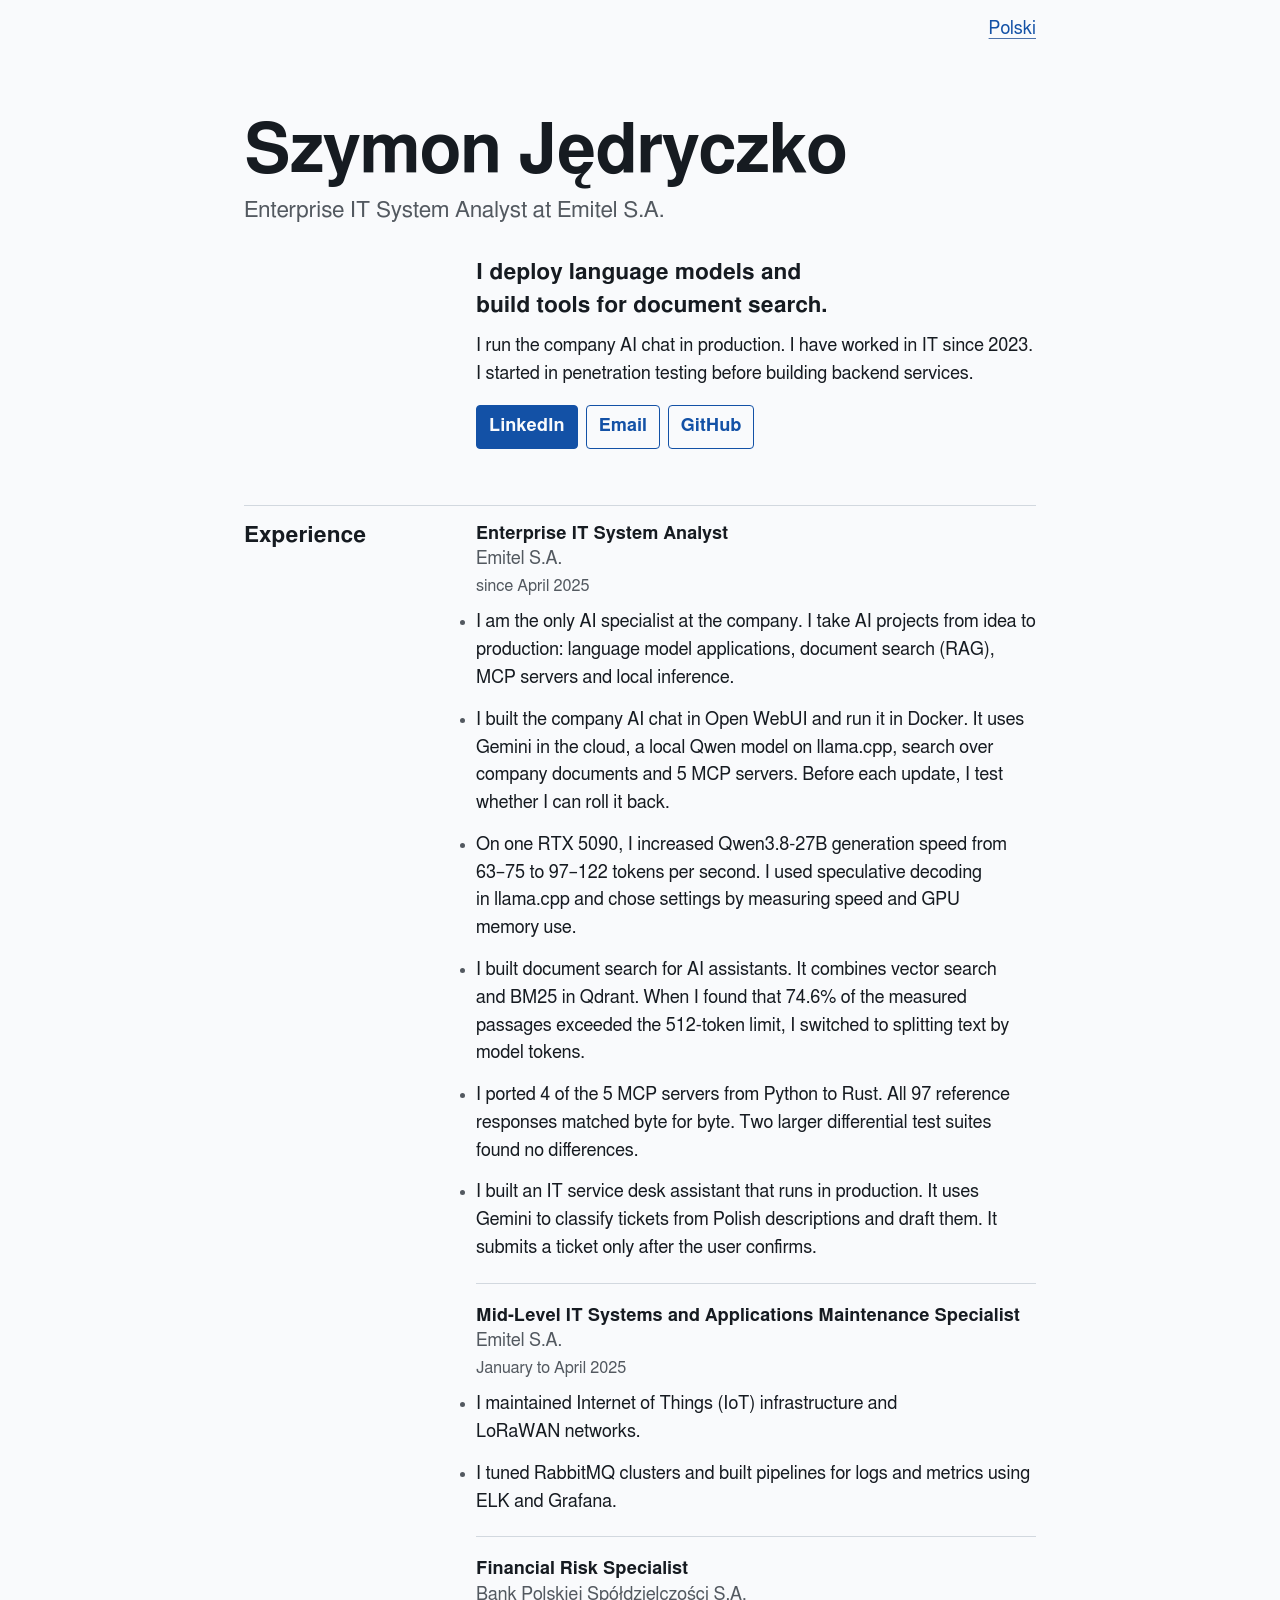
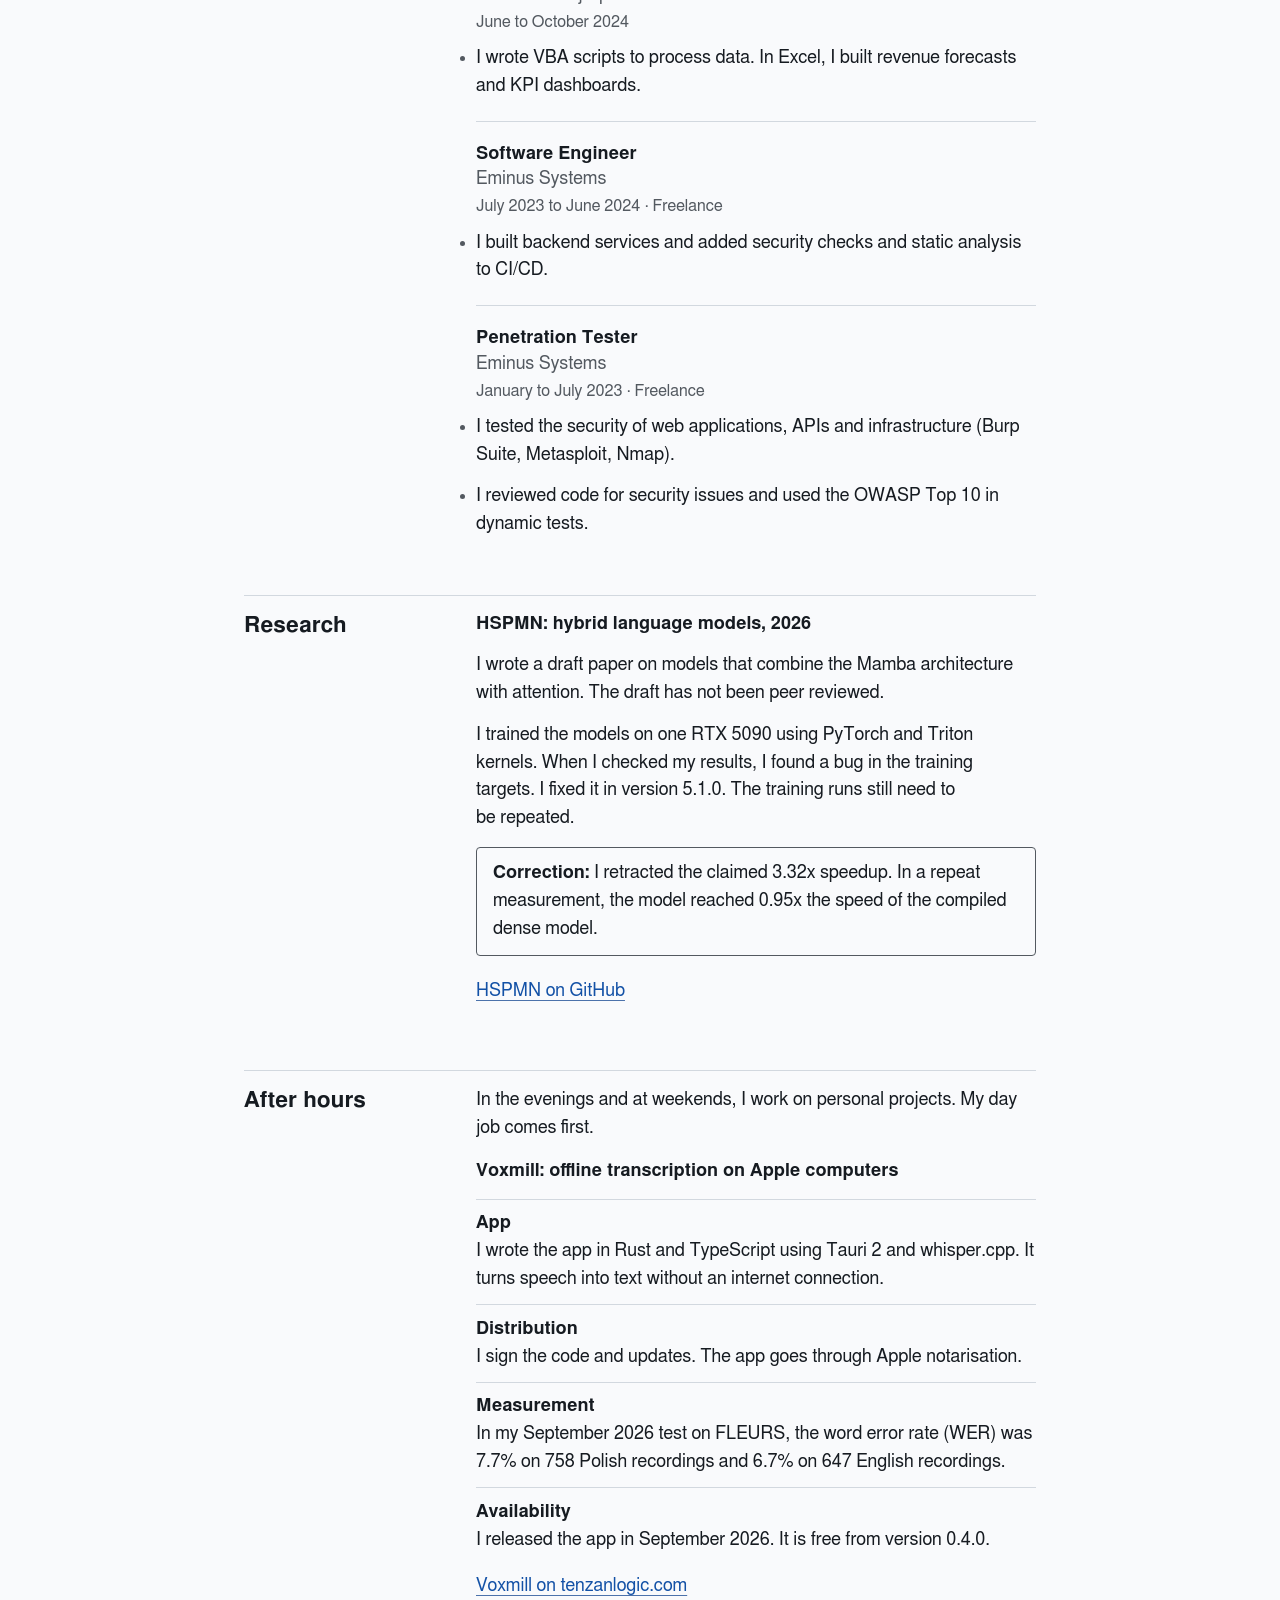
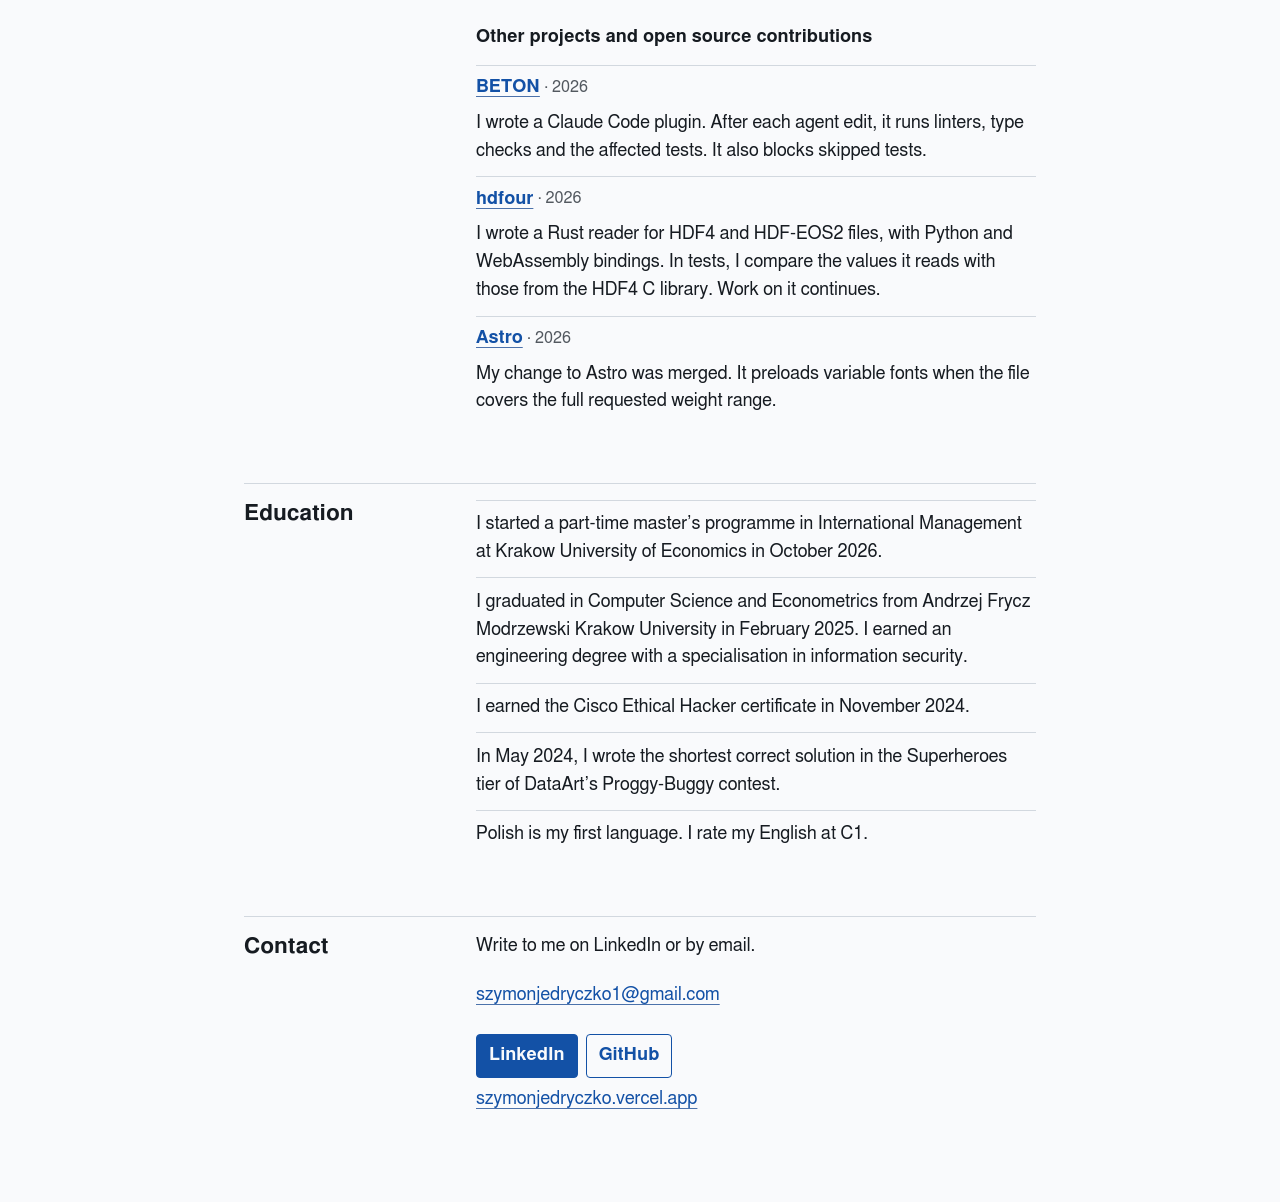
==== commit d2b515cc: "fix(tresc): poprawki po przeglądzie faktów i języka Przywrócone zdania z bazy faktów: jedyna osoba o" ====
--- a/docs/index.html
+++ b/docs/index.html
@@ -43,7 +43,7 @@
   "description": "I deploy language models and build document search at Emitel. Outside work, I develop Voxmill, an offline transcription app.",
   "inLanguage": "en",
   "dateCreated": "2026-11-16T18:48:00+01:00",
-  "dateModified": "2026-11-25T12:49:48+01:00",
+  "dateModified": "2026-11-25T13:28:47+01:00",
   "mainEntity": {
     "@type": "Person",
     "@id": "https://netbr3ak.github.io/#person",
@@ -114,10 +114,12 @@
             <p class="employer">Emitel S.A.</p>
             <p class="period">since April 2025</p>
             <ul>
-              <li>I deploy applications that use language models. I built the company AI chat in Open WebUI and run it in Docker. Before each update, I test whether I can roll it back.</li>
+              <li>I am the only AI specialist at the company. I take AI projects from idea to production: language model applications, document search (RAG), MCP servers and local inference.</li>
+              <li>I built the company AI chat in Open WebUI and run it in Docker. It uses Gemini in the cloud, a local Qwen model on llama.cpp, search over company documents and 5 MCP servers. Before each update, I test whether I can roll it back.</li>
               <li>On one RTX 5090, I increased Qwen3.8-27B generation speed from 63–75 to 97–122 tokens per second. I used speculative decoding in llama.cpp and chose settings by measuring speed and GPU memory use.</li>
               <li>I built document search for AI assistants. It combines vector search and BM25 in Qdrant. When I found that 74.6% of the measured passages exceeded the 512-token limit, I switched to splitting text by model tokens.</li>
-              <li>I ported some MCP servers from Python to Rust. In a test, all 97 reference responses matched byte for byte.</li>
+              <li>I ported 4 of the 5 MCP servers from Python to Rust. All 97 reference responses matched byte for byte. Two larger differential test suites found no differences.</li>
+              <li>I built an IT service desk assistant that runs in production. It uses Gemini to classify tickets from Polish descriptions and draft them. It submits a ticket only after the user confirms.</li>
             </ul>
           </article>
           <article>
@@ -150,7 +152,7 @@
             <p class="employer">Eminus Systems</p>
             <p class="period">January to July 2023 · Freelance</p>
             <ul>
-              <li>I tested the security of web applications, APIs and infrastructure.</li>
+              <li>I tested the security of web applications, APIs and infrastructure (Burp Suite, Metasploit, Nmap).</li>
               <li>I reviewed code for security issues and used the OWASP Top 10 in dynamic tests.</li>
             </ul>
           </article>
@@ -170,7 +172,7 @@
     <section aria-labelledby="after-hours">
       <h2 id="after-hours">After hours</h2>
       <div>
-        <p>I work on personal projects under the Tenzan Logic name in the evenings and on weekends. My day job comes first.</p>
+        <p>In the evenings and at weekends, I work on personal projects. My day job comes first.</p>
         <h3>Voxmill: offline transcription on Apple computers</h3>
         <dl class="facts">
           <div>
@@ -187,23 +189,19 @@
           </div>
           <div>
             <dt>Availability</dt>
-            <dd>I released the app in September 2026. It is free from version 0.4.0 and does not require a key.</dd>
+            <dd>I released the app in September 2026. It is free from version 0.4.0.</dd>
           </div>
         </dl>
         <p><a href="https://tenzanlogic.com/en/voxmill/" class="text-link">Voxmill on tenzanlogic.com</a></p>
         <h3>Other projects and open source contributions</h3>
         <ul class="projects">
           <li>
-            <strong>Helio</strong>
-            <p>I built a demo that analyses solar farm inverter data.</p>
-          </li>
-          <li>
             <a href="https://github.com/NetBr3ak/beton" class="text-link">BETON</a><span class="period"> · 2026</span>
-            <p>I wrote a Claude Code plugin. After a file changes, it runs linters, type checks and the affected tests. It also blocks skipped tests.</p>
+            <p>I wrote a Claude Code plugin. After each agent edit, it runs linters, type checks and the affected tests. It also blocks skipped tests.</p>
           </li>
           <li>
             <a href="https://github.com/NetBr3ak/hdfour" class="text-link">hdfour</a><span class="period"> · 2026</span>
-            <p>I wrote a Rust reader for HDF4 and HDF-EOS2 files, with Python and WebAssembly bindings. In tests, I compare the values it reads with those from the HDF4 C library.</p>
+            <p>I wrote a Rust reader for HDF4 and HDF-EOS2 files, with Python and WebAssembly bindings. In tests, I compare the values it reads with those from the HDF4 C library. Work on it continues.</p>
           </li>
           <li>
             <a href="https://github.com/withastro/astro/pull/18660" class="text-link">Astro</a><span class="period"> · 2026</span>
@@ -219,7 +217,7 @@
           <li>I started a part-time master’s programme in International Management at Krakow University of Economics in October 2026.</li>
           <li>I graduated in Computer Science and Econometrics from Andrzej Frycz Modrzewski Krakow University in February 2025. I earned an engineering degree with a specialisation in information security.</li>
           <li>I earned the Cisco Ethical Hacker certificate in November 2024.</li>
-          <li>I wrote the shortest correct solution in the Superheroes tier of DataArt’s Proggy-Buggy contest.</li>
+          <li>In May 2024, I wrote the shortest correct solution in the Superheroes tier of DataArt’s Proggy-Buggy contest.</li>
           <li>Polish is my first language. I rate my English at C1.</li>
         </ul>
       </div>
@@ -233,7 +231,7 @@
           <li><a href="https://www.linkedin.com/in/szymon-jedryczko">LinkedIn</a></li>
           <li><a href="https://github.com/NetBr3ak">GitHub</a></li>
         </ul>
-        <p><a href="https://szymonjedryczko.vercel.app/en" class="text-link">Professional portfolio</a></p>
+        <p><a href="https://szymonjedryczko.vercel.app/en" class="text-link">szymonjedryczko.vercel.app</a></p>
       </div>
     </section>
   </main>
--- a/docs/style.css
+++ b/docs/style.css
@@ -9,11 +9,10 @@
   --link: oklch(0.45 0.15 258);
   /* 4.6:1 to the paper: the underline is the cue that does not depend on colour. */
   --link-line: oklch(0.55 0.1 258);
-  --code-ground: oklch(0.935 0.008 255);
+  --rule: oklch(0.88 0.012 255);
   --leading: 1.55;
 
   --sans: "Helvetica Neue", "Nimbus Sans", FreeSans, Helvetica, Arial, sans-serif;
-  --mono: ui-monospace, "SF Mono", Menlo, Consolas, "Liberation Mono", monospace;
 
   /* Type scale: ratio 1.25 from the 18 px body. */
   --step-0: 1.125rem;
@@ -32,7 +31,7 @@
     --muted: oklch(0.74 0.012 250);
     --link: oklch(0.8 0.1 245);
     --link-line: oklch(0.8 0.1 245 / 0.6);
-    --code-ground: oklch(0.285 0.014 255);
+    --rule: oklch(0.37 0.014 255);
     /* Light type on a dark ground reads thinner; it needs a little more air. */
     --leading: 1.6;
   }
@@ -66,9 +65,27 @@
 
 h1,
 h2,
+h3,
 p,
-ul {
+ul,
+dl,
+dd {
   margin: 0;
+}
+
+.skip {
+  position: absolute;
+  inset: 0 auto auto min(1.25rem, 4vw);
+  padding-inline: 0.75rem;
+  translate: 0 -100%;
+}
+
+.skip:focus {
+  translate: 0;
+}
+
+main:focus {
+  outline: none;
 }
 
 nav {
@@ -78,8 +95,23 @@
 }
 
 nav a {
-  padding: 0.5rem;
+  padding-inline: 0.5rem;
   margin-inline-end: max(-0.5rem, -4vw);
+}
+
+.skip,
+nav a,
+.text-link,
+.actions a {
+  display: inline-flex;
+  align-items: center;
+  min-width: 44px;
+  min-height: 44px;
+}
+
+.text-link {
+  max-width: 100%;
+  overflow-wrap: anywhere;
 }
 
 h1 {
@@ -119,21 +151,64 @@
 }
 
 .intro {
-  margin-top: 2.5rem;
+  margin-top: 1.75rem;
+}
+
+.headline {
   font-size: clamp(var(--step-0), 1rem + 1vw, var(--step-1));
   line-height: 1.45;
+  font-weight: 700;
+  text-wrap: balance;
+}
+
+.intro > p + p {
+  margin-top: 0.65rem;
+}
+
+.actions {
+  display: flex;
+  flex-wrap: wrap;
+  gap: 0.5rem;
+  margin-top: 1rem;
+  padding: 0;
+  list-style: none;
+}
+
+.actions li + li {
+  margin-top: 0;
+}
+
+.actions a {
+  padding-inline: 0.75rem;
+  border: 1px solid currentColor;
+  border-radius: 0.25rem;
+  text-decoration: none;
+  font-weight: 700;
+}
+
+.actions li:first-child a {
+  background: var(--link);
+  color: var(--paper);
+  border-color: var(--link);
 }
 
 section {
-  margin-top: 3rem;
+  margin-top: clamp(2rem, 6vw, 3.5rem);
+  padding-top: 1rem;
+  border-top: 1px solid var(--rule);
 }
 
 h2 {
   margin-bottom: 0.75rem;
+  font-size: var(--step-1);
+  font-weight: 700;
+  line-height: 1.25;
+  text-wrap: balance;
+}
+
+h3 {
   font-size: var(--step-0);
-  font-weight: 700;
-  line-height: inherit;
-  text-wrap: balance;
+  line-height: 1.35;
 }
 
 p,
@@ -141,16 +216,19 @@
   text-wrap: pretty;
 }
 
-/* The parenthetical in a section name is a note to the name, not part of it. */
-h2 span {
-  font-weight: 400;
+.period,
+.employer {
   color: var(--muted);
 }
 
-/* One spacing value inside sections: list items sit as far apart as paragraphs. */
+.period {
+  font-size: 0.9em;
+  font-variant-numeric: tabular-nums;
+}
+
 p + p,
 li + li {
-  margin-top: 1em;
+  margin-top: 0.75em;
 }
 
 ul {
@@ -159,6 +237,64 @@
 
 li::marker {
   color: var(--muted);
+}
+
+.roles article + article {
+  margin-top: 1.25rem;
+  padding-top: 1.25rem;
+  border-top: 1px solid var(--rule);
+}
+
+.roles p + p {
+  margin-top: 0;
+}
+
+.roles ul {
+  margin-top: 0.65rem;
+}
+
+section > div > h3 + *,
+section > div > p + h3 {
+  margin-top: 1rem;
+}
+
+.correction {
+  padding: 0.75rem 1rem;
+  border: 1px solid var(--muted);
+  border-radius: 0.25rem;
+}
+
+.facts > div,
+.projects li,
+.education li {
+  padding-block: 0.65rem;
+  border-top: 1px solid var(--rule);
+}
+
+.facts dt,
+.projects a {
+  font-weight: 700;
+}
+
+.projects,
+.education {
+  padding: 0;
+  list-style: none;
+}
+
+.projects li {
+  padding-block-start: 0;
+}
+
+.projects strong {
+  display: inline-flex;
+  align-items: center;
+  min-height: 44px;
+}
+
+.projects li + li,
+.education li + li {
+  margin-top: 0;
 }
 
 a {
@@ -170,42 +306,14 @@
 }
 
 a:hover {
+  text-decoration-line: underline;
   text-decoration-thickness: 2px;
   text-decoration-color: currentColor;
 }
 
-/* A filled link, not a ring: a ring drew over the full stop after a link.
-   The transparent outline turns visible in forced-colours mode. */
 a:focus-visible {
-  outline: 2px solid transparent;
-  border-radius: 2px;
-  background: var(--link);
-  color: var(--paper);
-  text-decoration: none;
-}
-
-code {
-  padding: 0.1em 0.2em;
-  border-radius: 0.25em;
-  background: var(--code-ground);
-  font-family: var(--mono);
-  font-size: 0.875em;
-  white-space: nowrap;
-}
-
-/* The GitHub handle is a string to type, with a 3 in place of an e: the code face shows each character exactly. */
-.handle {
-  font-family: var(--mono);
-  font-size: 0.9em;
-}
-
-/* Model and dataset names stay on one line; a break inside them misreads as two names.
-   An em query follows the reader's font size: with text at 200% on a phone the column is
-   narrower than the longest name, so there the names wrap instead of scrolling sideways. */
-@media (min-width: 20em) {
-  .nowrap {
-    white-space: nowrap;
-  }
+  outline: 2px solid var(--link);
+  outline-offset: 3px;
 }
 
 /* Wide screens: section names hang in a left column, text stays in one measure. */
@@ -220,7 +328,7 @@
   }
 
   .intro {
-    margin-top: 3.5rem;
+    margin-top: 2rem;
     margin-left: calc(var(--label) + var(--gap));
   }
 
@@ -228,7 +336,6 @@
     display: grid;
     grid-template-columns: var(--label) minmax(0, var(--measure));
     column-gap: var(--gap);
-    margin-top: 3.5rem;
   }
 
   h2 {
@@ -240,3 +347,83 @@
     padding-left: 0;
   }
 }
+
+@media print {
+  :root {
+    color-scheme: light;
+    --ink: oklch(0.16 0.014 255);
+    --muted: oklch(0.36 0.014 255);
+    --link: var(--ink);
+  }
+
+  body {
+    padding: 0;
+    background: transparent;
+    font-size: 11pt;
+    line-height: 1.35;
+  }
+
+  nav,
+  .skip,
+  .intro .actions {
+    display: none;
+  }
+
+  h1 {
+    margin-top: 0;
+    font-size: 24pt;
+  }
+
+  .intro {
+    margin: 1rem 0 0;
+  }
+
+  section {
+    display: block;
+    margin-top: 1rem;
+    padding-top: 0.6rem;
+  }
+
+  h2,
+  h3 {
+    margin-bottom: 0.4rem;
+    break-after: avoid;
+  }
+
+  li,
+  .correction,
+  .facts > div {
+    break-inside: avoid;
+  }
+
+  .roles ul {
+    padding-inline-start: 1.1em;
+  }
+
+  .roles article + article {
+    margin-top: 0.75rem;
+    padding-top: 0.75rem;
+  }
+
+  p + p,
+  li + li {
+    margin-top: 0.4em;
+  }
+
+  .text-link,
+  .actions a {
+    min-height: 0;
+    padding: 0;
+    border: 0;
+    text-decoration: underline;
+  }
+
+  .projects strong {
+    min-height: 0;
+  }
+
+  .actions li:first-child a {
+    background: transparent;
+    color: var(--ink);
+  }
+}
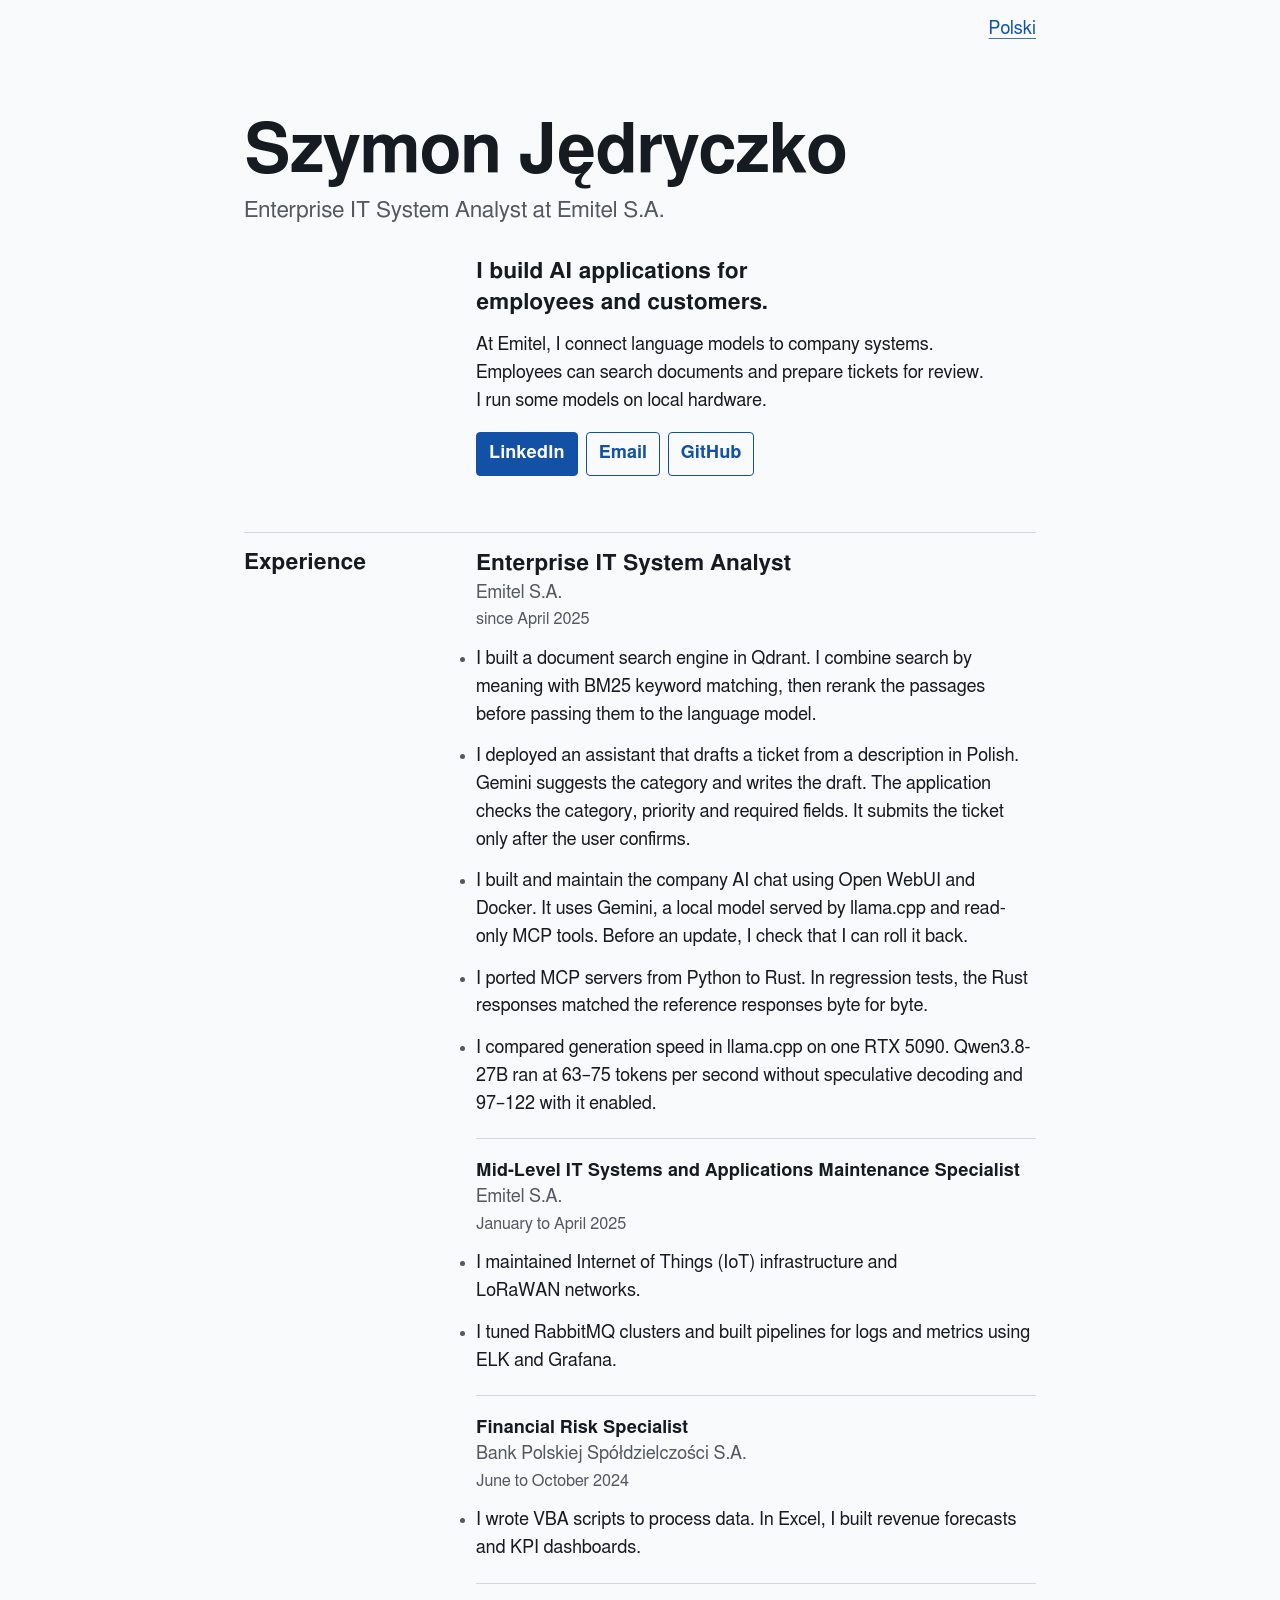
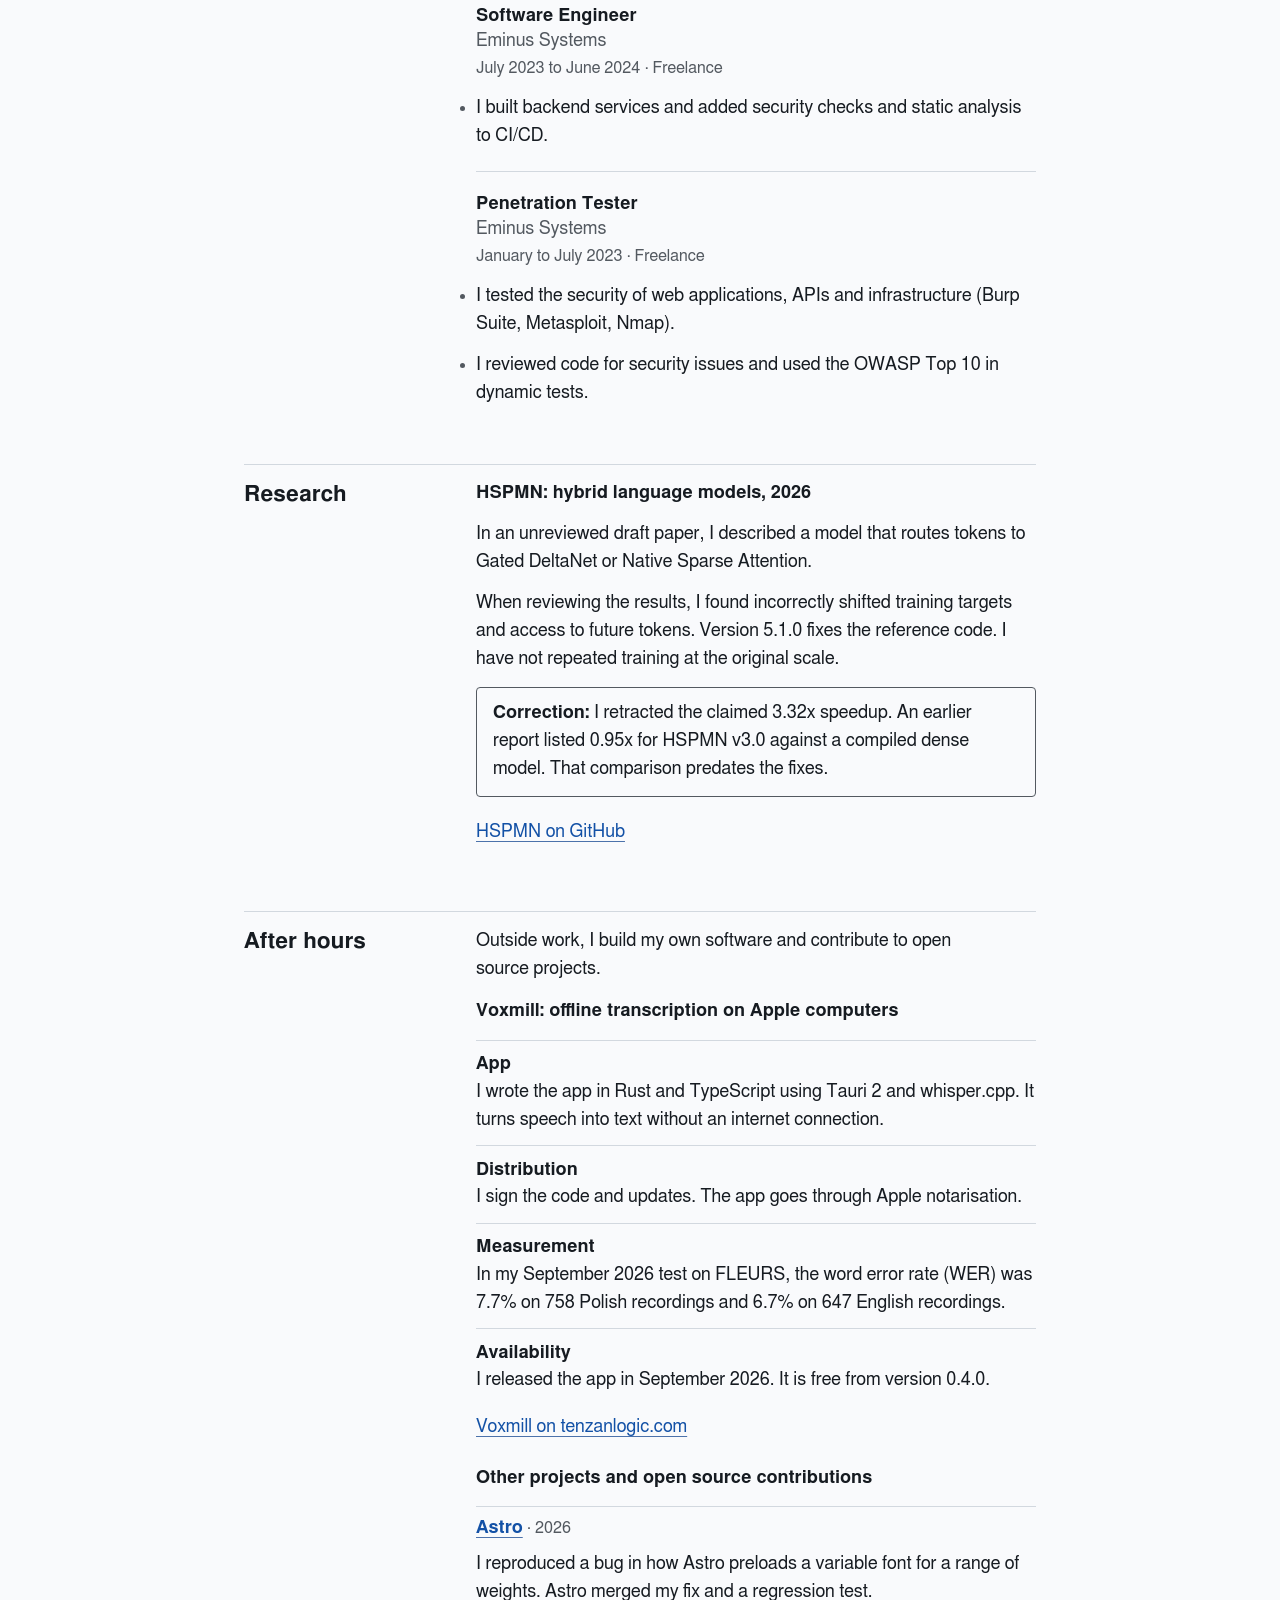
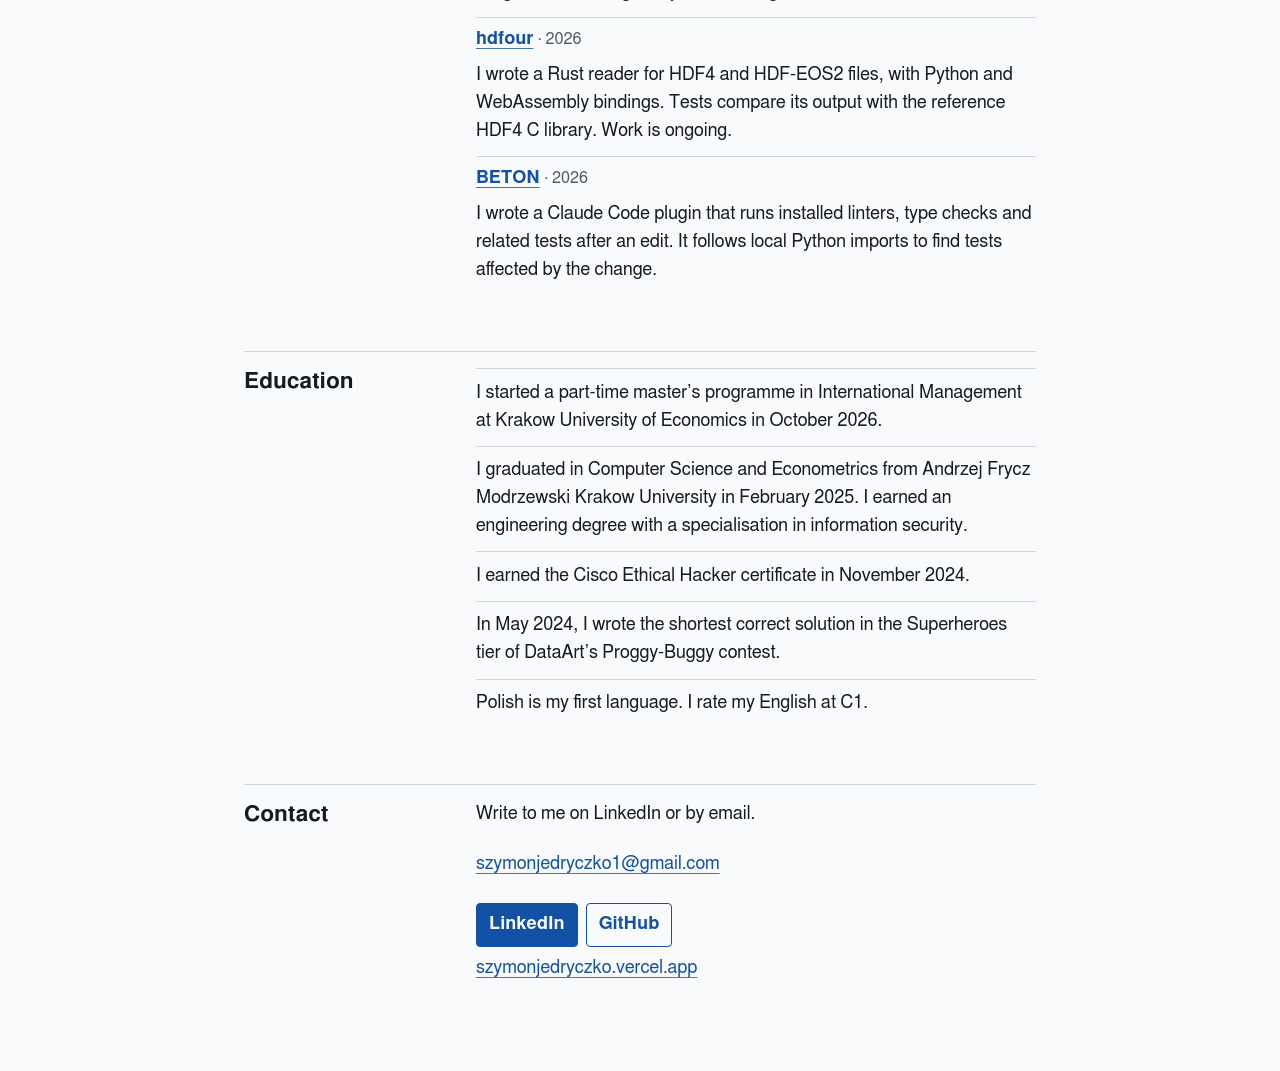
==== commit 52705623: "docs(profile): opublikuj zatwierdzone wersje polską i angielską" ====
--- a/docs/index.html
+++ b/docs/index.html
@@ -6,15 +6,15 @@
 <meta name="color-scheme" content="light dark">
 <meta name="theme-color" content="#f9fafc" media="(prefers-color-scheme: light)">
 <meta name="theme-color" content="#14171d" media="(prefers-color-scheme: dark)">
-<title>Szymon Jędryczko | AI projects at Emitel</title>
-<meta name="description" content="I deploy language models and build document search at Emitel. Outside work, I develop Voxmill, an offline transcription app.">
+<title>Szymon Jędryczko | AI Applications and Integration</title>
+<meta name="description" content="I build AI applications for employees and customers: document search, integrations with company systems and locally hosted language models.">
 <link rel="canonical" href="https://netbr3ak.github.io/">
 <link rel="alternate" hreflang="en" href="https://netbr3ak.github.io/">
 <link rel="alternate" hreflang="pl" href="https://netbr3ak.github.io/pl/">
 <link rel="alternate" hreflang="x-default" href="https://netbr3ak.github.io/">
 <meta property="og:type" content="profile">
-<meta property="og:title" content="Szymon Jędryczko | AI projects at Emitel">
-<meta property="og:description" content="I deploy language models and build document search at Emitel. Outside work, I develop Voxmill, an offline transcription app.">
+<meta property="og:title" content="Szymon Jędryczko | AI Applications and Integration">
+<meta property="og:description" content="I build AI applications for employees and customers: document search, integrations with company systems and locally hosted language models.">
 <meta property="og:url" content="https://netbr3ak.github.io/">
 <meta property="og:site_name" content="Szymon Jędryczko">
 <meta property="og:locale" content="en_GB">
@@ -27,8 +27,8 @@
 <meta property="profile:last_name" content="Jędryczko">
 <meta property="profile:username" content="NetBr3ak">
 <meta name="twitter:card" content="summary_large_image">
-<meta name="twitter:title" content="Szymon Jędryczko | AI projects at Emitel">
-<meta name="twitter:description" content="I deploy language models and build document search at Emitel. Outside work, I develop Voxmill, an offline transcription app.">
+<meta name="twitter:title" content="Szymon Jędryczko | AI Applications and Integration">
+<meta name="twitter:description" content="I build AI applications for employees and customers: document search, integrations with company systems and locally hosted language models.">
 <meta name="twitter:image" content="https://netbr3ak.github.io/og.png">
 <meta name="twitter:image:alt" content="Szymon Jędryczko, Enterprise IT System Analyst at Emitel S.A.">
 <link rel="icon" href="favicon.svg" type="image/svg+xml">
@@ -39,8 +39,8 @@
   "@type": "ProfilePage",
   "@id": "https://netbr3ak.github.io/#profilepage",
   "url": "https://netbr3ak.github.io/",
-  "name": "Szymon Jędryczko | AI projects at Emitel",
-  "description": "I deploy language models and build document search at Emitel. Outside work, I develop Voxmill, an offline transcription app.",
+  "name": "Szymon Jędryczko | AI Applications and Integration",
+  "description": "I build AI applications for employees and customers: document search, integrations with company systems and locally hosted language models.",
   "inLanguage": "en",
   "dateCreated": "2026-11-16T18:48:00+01:00",
   "dateModified": "2026-11-25T13:28:47+01:00",
@@ -96,8 +96,8 @@
   </header>
   <main id="main" tabindex="-1">
     <div class="intro">
-      <p class="headline">I deploy language models and build tools for document search.</p>
-      <p>I run the company AI chat in production. I have worked in IT since 2023. I started in penetration testing before building backend services.</p>
+      <p class="headline">I build AI applications for employees and customers.</p>
+      <p>At Emitel, I connect language models to company systems. Employees can search documents and prepare tickets for review. I run some models on local hardware.</p>
       <ul class="actions">
         <li><a href="https://www.linkedin.com/in/szymon-jedryczko">LinkedIn</a></li>
         <li><a href="mailto:szymonjedryczko1@gmail.com">Email</a></li>
@@ -114,12 +114,11 @@
             <p class="employer">Emitel S.A.</p>
             <p class="period">since April 2025</p>
             <ul>
-              <li>I am the only AI specialist at the company. I take AI projects from idea to production: language model applications, document search (RAG), MCP servers and local inference.</li>
-              <li>I built the company AI chat in Open WebUI and run it in Docker. It uses Gemini in the cloud, a local Qwen model on llama.cpp, search over company documents and 5 MCP servers. Before each update, I test whether I can roll it back.</li>
-              <li>On one RTX 5090, I increased Qwen3.8-27B generation speed from 63–75 to 97–122 tokens per second. I used speculative decoding in llama.cpp and chose settings by measuring speed and GPU memory use.</li>
-              <li>I built document search for AI assistants. It combines vector search and BM25 in Qdrant. When I found that 74.6% of the measured passages exceeded the 512-token limit, I switched to splitting text by model tokens.</li>
-              <li>I ported 4 of the 5 MCP servers from Python to Rust. All 97 reference responses matched byte for byte. Two larger differential test suites found no differences.</li>
-              <li>I built an IT service desk assistant that runs in production. It uses Gemini to classify tickets from Polish descriptions and draft them. It submits a ticket only after the user confirms.</li>
+              <li>I built a document search engine in Qdrant. I combine search by meaning with BM25 keyword matching, then rerank the passages before passing them to the language model.</li>
+              <li>I deployed an assistant that drafts a ticket from a description in Polish. Gemini suggests the category and writes the draft. The application checks the category, priority and required fields. It submits the ticket only after the user confirms.</li>
+              <li>I built and maintain the company AI chat using Open WebUI and Docker. It uses Gemini, a local model served by llama.cpp and read-only MCP tools. Before an update, I check that I can roll it back.</li>
+              <li>I ported MCP servers from Python to Rust. In regression tests, the Rust responses matched the reference responses byte for byte.</li>
+              <li>I compared generation speed in llama.cpp on one RTX 5090. Qwen3.8-27B ran at 63–75 tokens per second without speculative decoding and 97–122 with it enabled.</li>
             </ul>
           </article>
           <article>
@@ -163,16 +162,16 @@
       <h2 id="research">Research</h2>
       <div>
         <h3>HSPMN: hybrid language models, 2026</h3>
-        <p>I wrote a draft paper on models that combine the Mamba architecture with attention. The draft has not been peer reviewed.</p>
-        <p>I trained the models on one RTX 5090 using PyTorch and Triton kernels. When I checked my results, I found a bug in the training targets. I fixed it in version 5.1.0. The training runs still need to be repeated.</p>
-        <p class="correction"><strong>Correction:</strong> I retracted the claimed 3.32x speedup. In a repeat measurement, the model reached 0.95x the speed of the compiled dense model.</p>
+        <p>In an unreviewed draft paper, I described a model that routes tokens to Gated DeltaNet or Native Sparse Attention.</p>
+        <p>When reviewing the results, I found incorrectly shifted training targets and access to future tokens. Version 5.1.0 fixes the reference code. I have not repeated training at the original scale.</p>
+        <p class="correction"><strong>Correction:</strong> I retracted the claimed 3.32x speedup. An earlier report listed 0.95x for HSPMN v3.0 against a compiled dense model. That comparison predates the fixes.</p>
         <p><a href="https://github.com/NetBr3ak/hspmn" class="text-link">HSPMN on GitHub</a></p>
       </div>
     </section>
     <section aria-labelledby="after-hours">
       <h2 id="after-hours">After hours</h2>
       <div>
-        <p>In the evenings and at weekends, I work on personal projects. My day job comes first.</p>
+        <p>Outside work, I build my own software and contribute to open source projects.</p>
         <h3>Voxmill: offline transcription on Apple computers</h3>
         <dl class="facts">
           <div>
@@ -196,16 +195,16 @@
         <h3>Other projects and open source contributions</h3>
         <ul class="projects">
           <li>
-            <a href="https://github.com/NetBr3ak/beton" class="text-link">BETON</a><span class="period"> · 2026</span>
-            <p>I wrote a Claude Code plugin. After each agent edit, it runs linters, type checks and the affected tests. It also blocks skipped tests.</p>
+            <a href="https://github.com/withastro/astro/pull/18660" class="text-link">Astro</a><span class="period"> · 2026</span>
+            <p>I reproduced a bug in how Astro preloads a variable font for a range of weights. Astro merged my fix and a regression test.</p>
           </li>
           <li>
             <a href="https://github.com/NetBr3ak/hdfour" class="text-link">hdfour</a><span class="period"> · 2026</span>
-            <p>I wrote a Rust reader for HDF4 and HDF-EOS2 files, with Python and WebAssembly bindings. In tests, I compare the values it reads with those from the HDF4 C library. Work on it continues.</p>
+            <p>I wrote a Rust reader for HDF4 and HDF-EOS2 files, with Python and WebAssembly bindings. Tests compare its output with the reference HDF4 C library. Work is ongoing.</p>
           </li>
           <li>
-            <a href="https://github.com/withastro/astro/pull/18660" class="text-link">Astro</a><span class="period"> · 2026</span>
-            <p>My change to Astro was merged. It preloads variable fonts when the file covers the full requested weight range.</p>
+            <a href="https://github.com/NetBr3ak/beton" class="text-link">BETON</a><span class="period"> · 2026</span>
+            <p>I wrote a Claude Code plugin that runs installed linters, type checks and related tests after an edit. It follows local Python imports to find tests affected by the change.</p>
           </li>
         </ul>
       </div>
--- a/docs/style.css
+++ b/docs/style.css
@@ -156,13 +156,14 @@
 
 .headline {
   font-size: clamp(var(--step-0), 1rem + 1vw, var(--step-1));
-  line-height: 1.45;
+  line-height: 1.35;
   font-weight: 700;
   text-wrap: balance;
 }
 
 .intro > p + p {
-  margin-top: 0.65rem;
+  margin-top: 0.9rem;
+  max-width: 32rem;
 }
 
 .actions {
@@ -250,7 +251,11 @@
 }
 
 .roles ul {
-  margin-top: 0.65rem;
+  margin-top: 0.85rem;
+}
+
+.roles article:first-child h3 {
+  font-size: var(--step-1);
 }
 
 section > div > h3 + *,
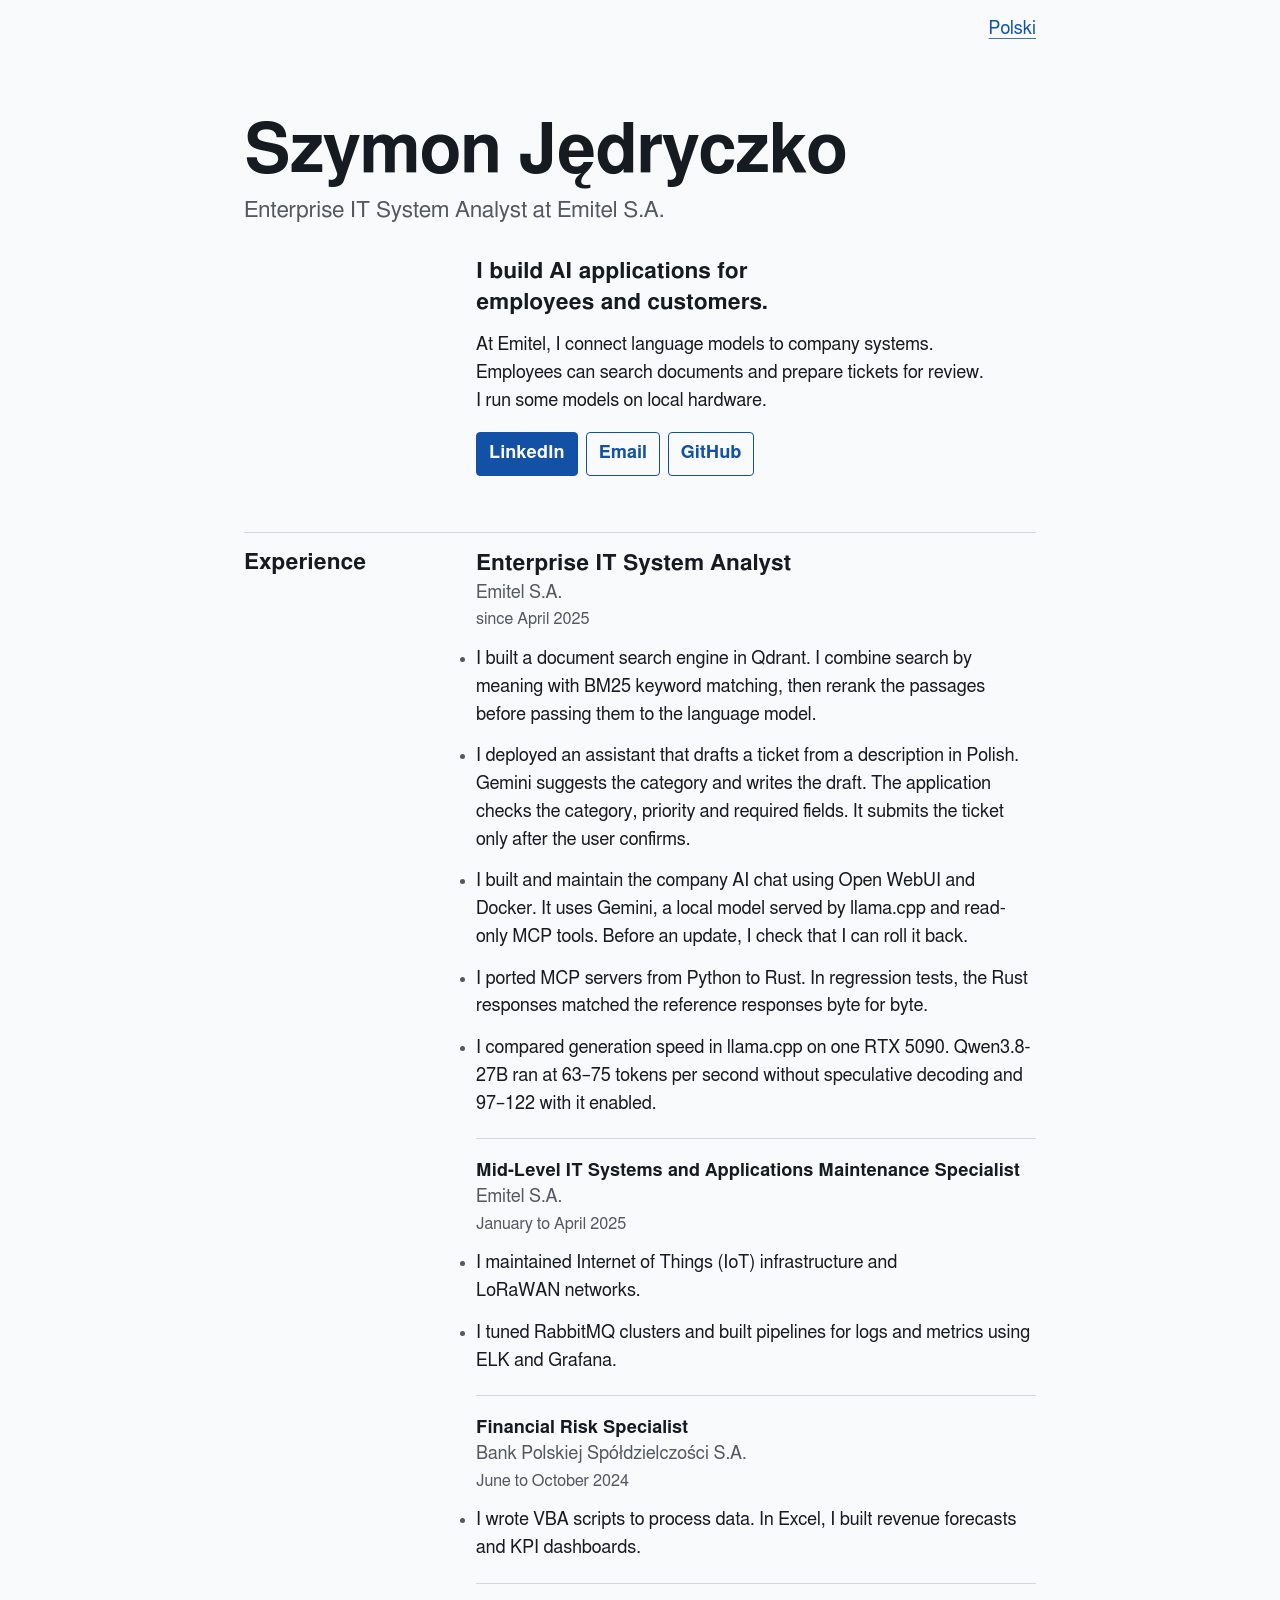
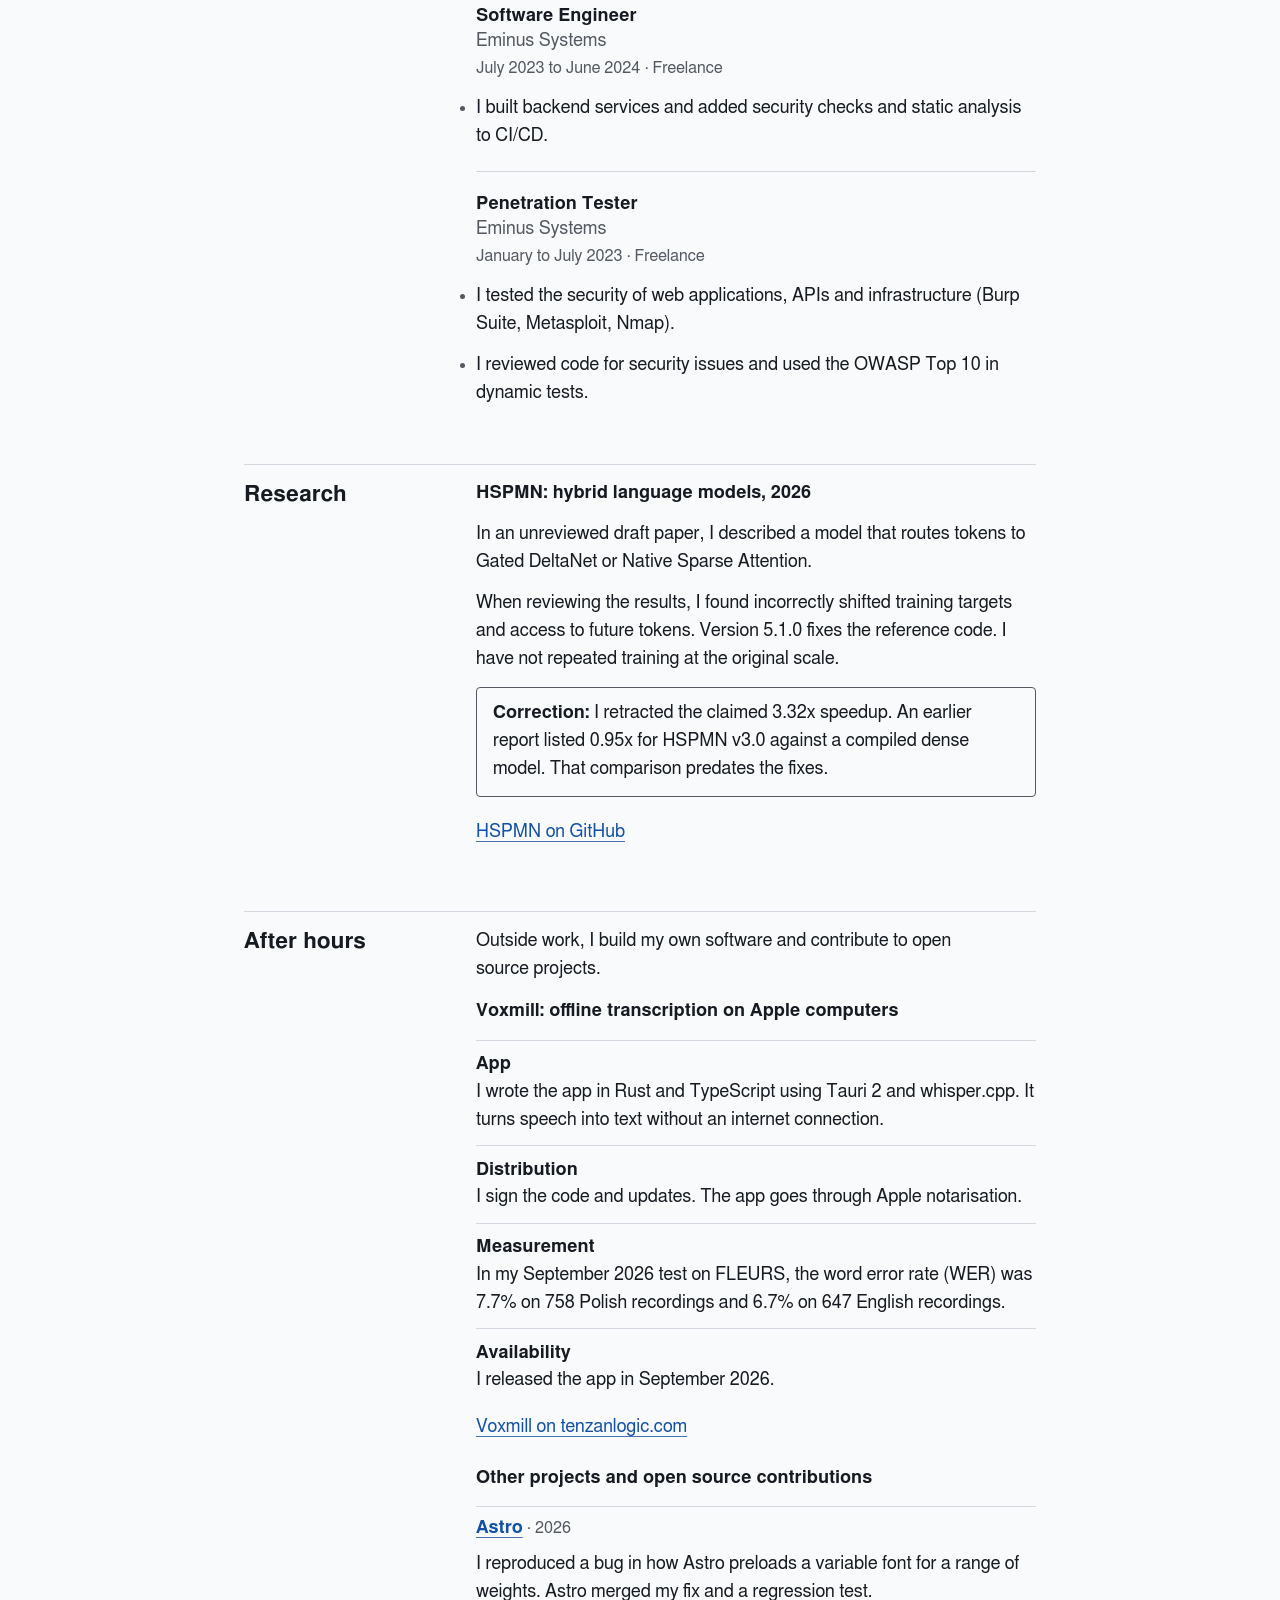
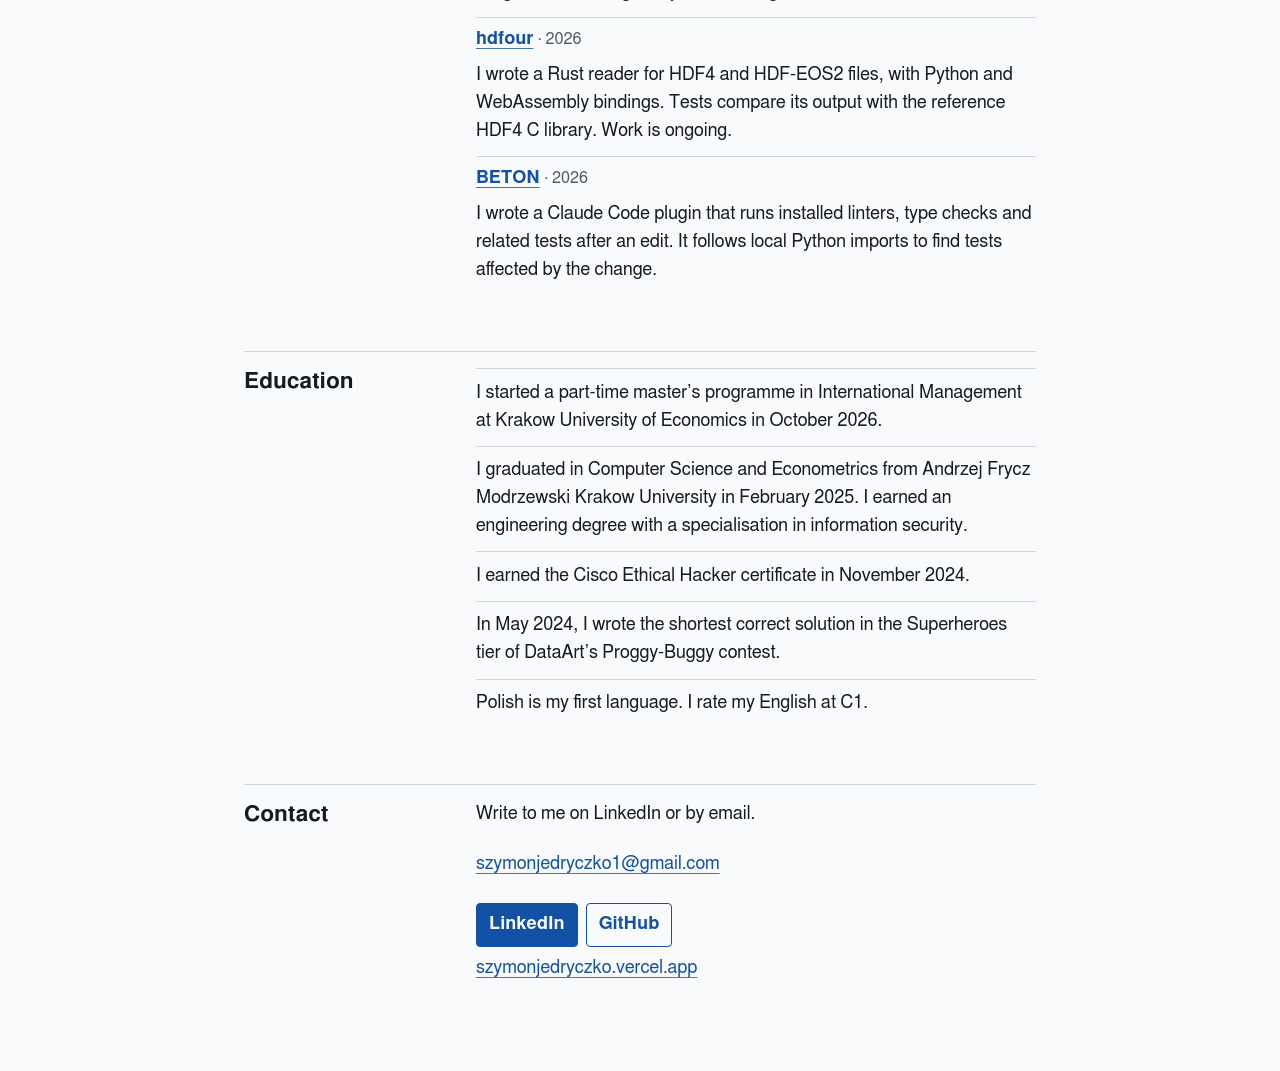
==== commit 9dd52445: "fix(profile): popraw opis dostępności Voxmill Usuń nieaktualne stwierdzenie o dostępności programu w" ====
--- a/docs/index.html
+++ b/docs/index.html
@@ -188,7 +188,7 @@
           </div>
           <div>
             <dt>Availability</dt>
-            <dd>I released the app in September 2026. It is free from version 0.4.0.</dd>
+            <dd>I released the app in September 2026.</dd>
           </div>
         </dl>
         <p><a href="https://tenzanlogic.com/en/voxmill/" class="text-link">Voxmill on tenzanlogic.com</a></p>
